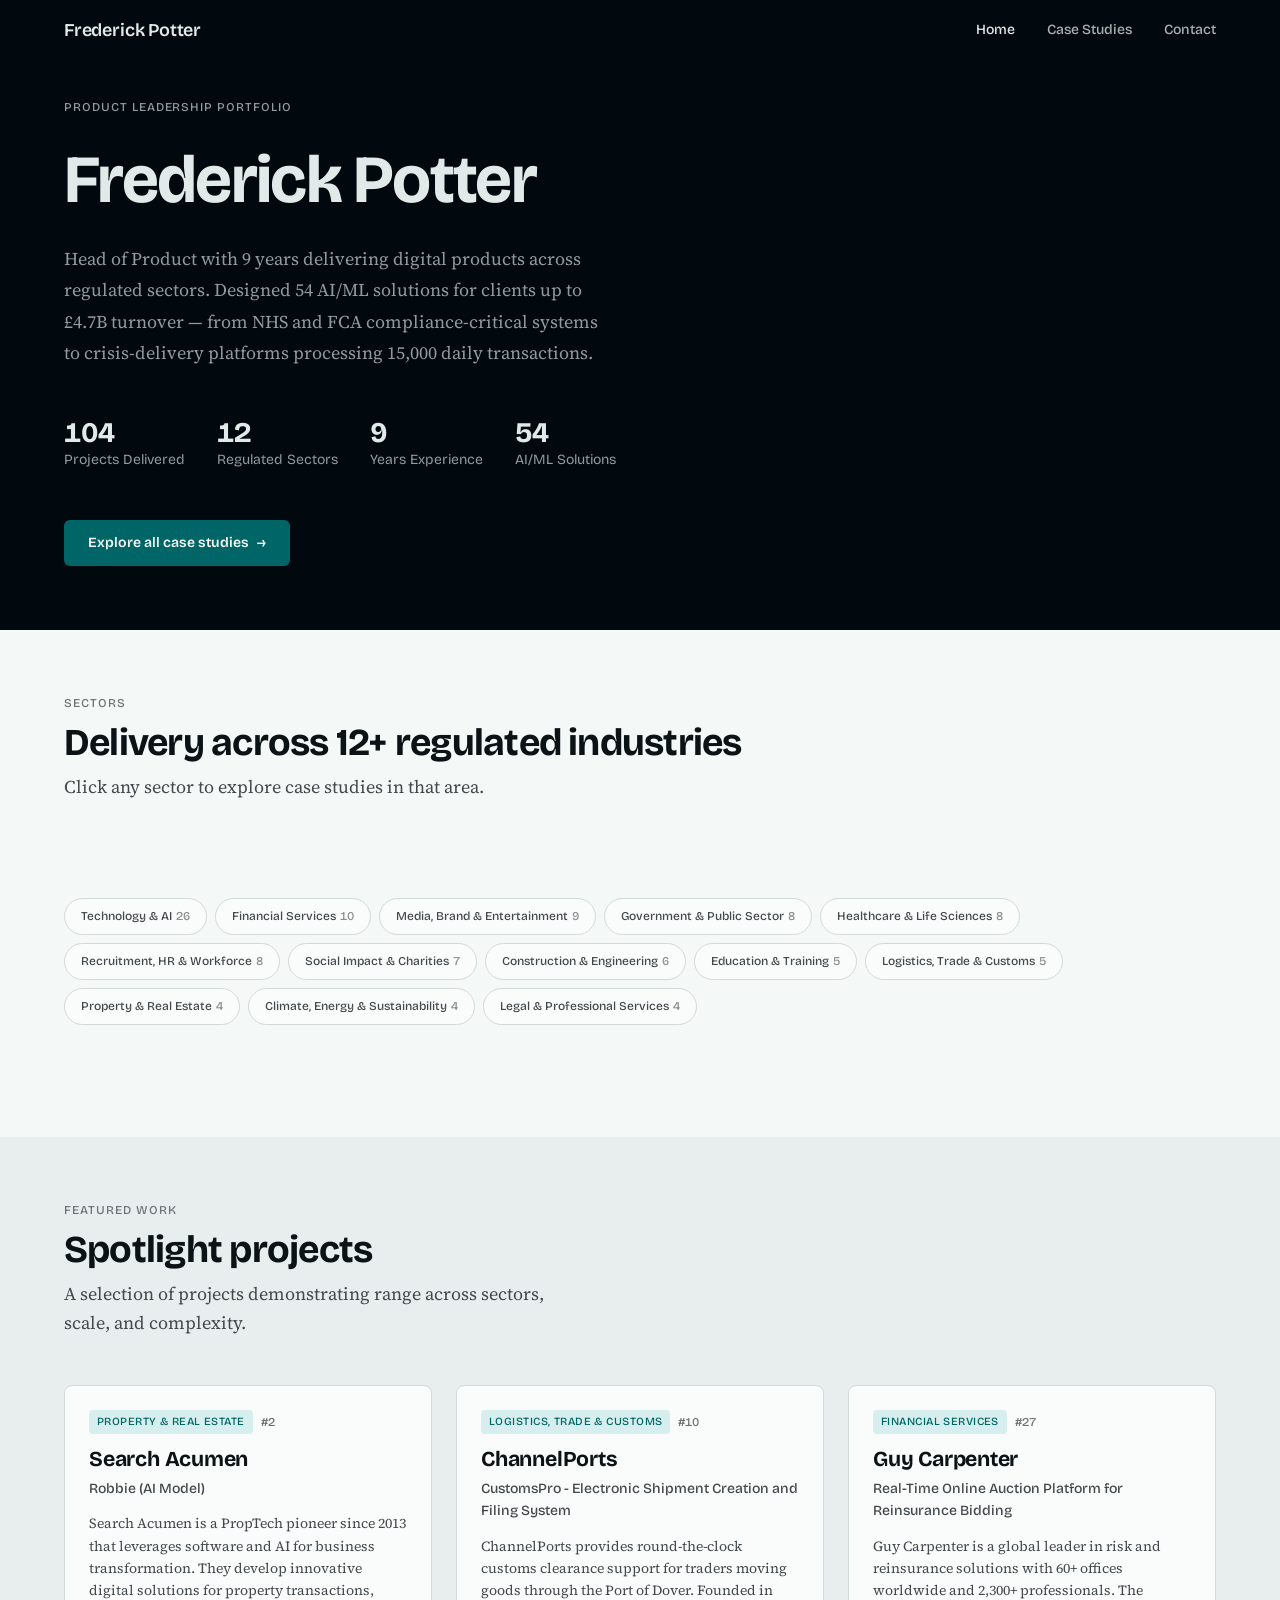
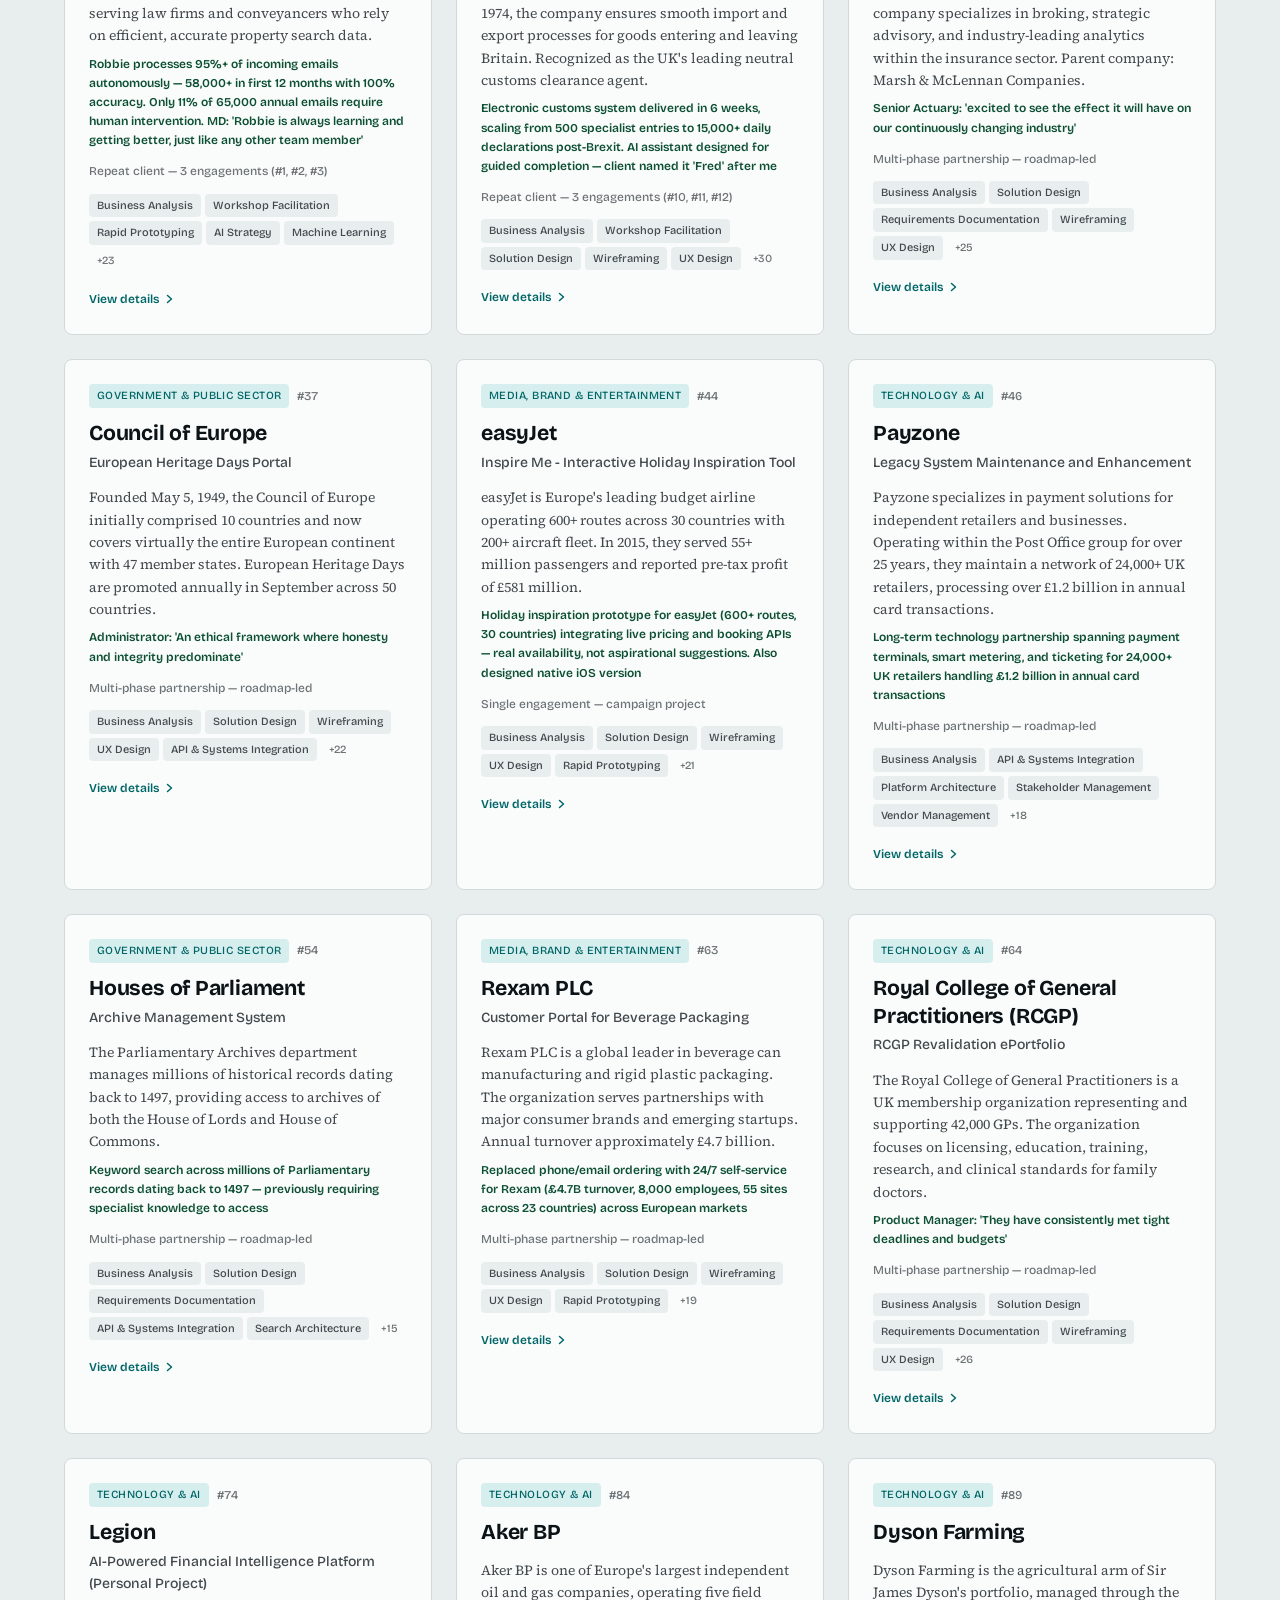
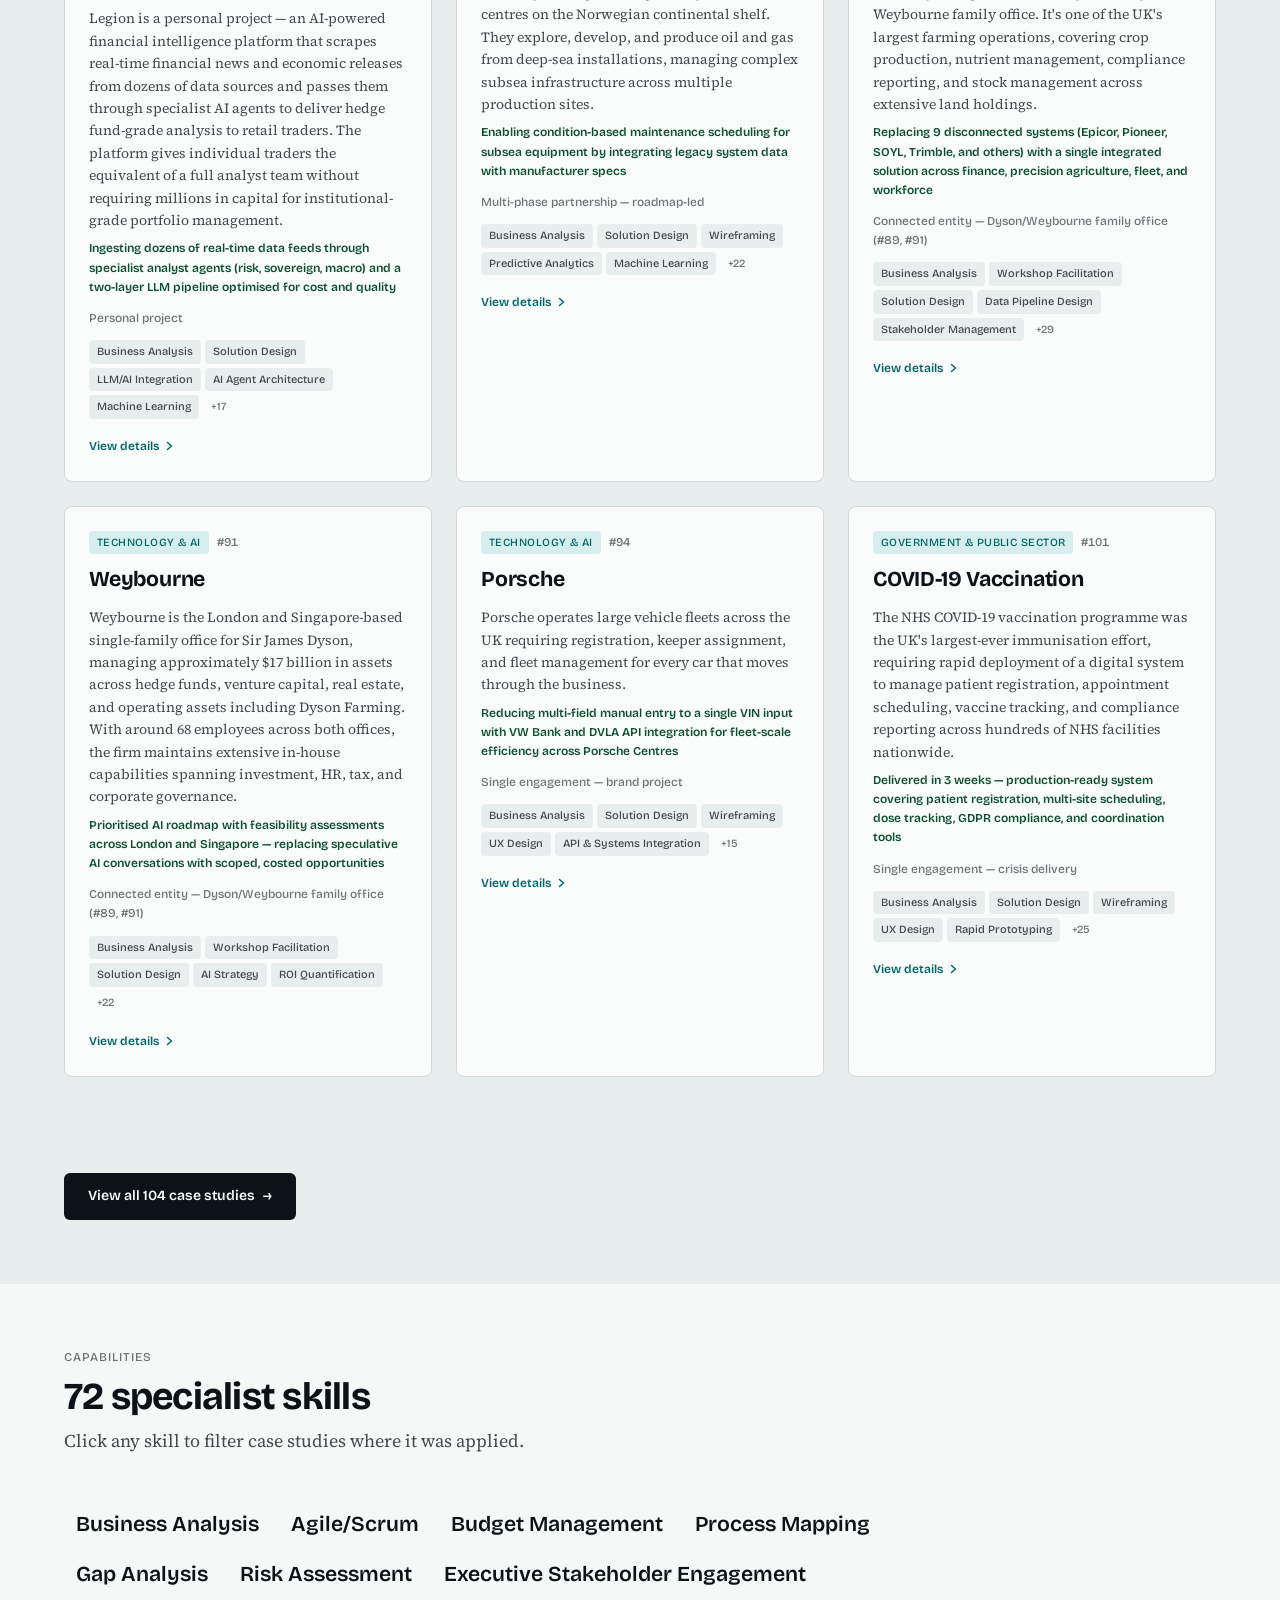
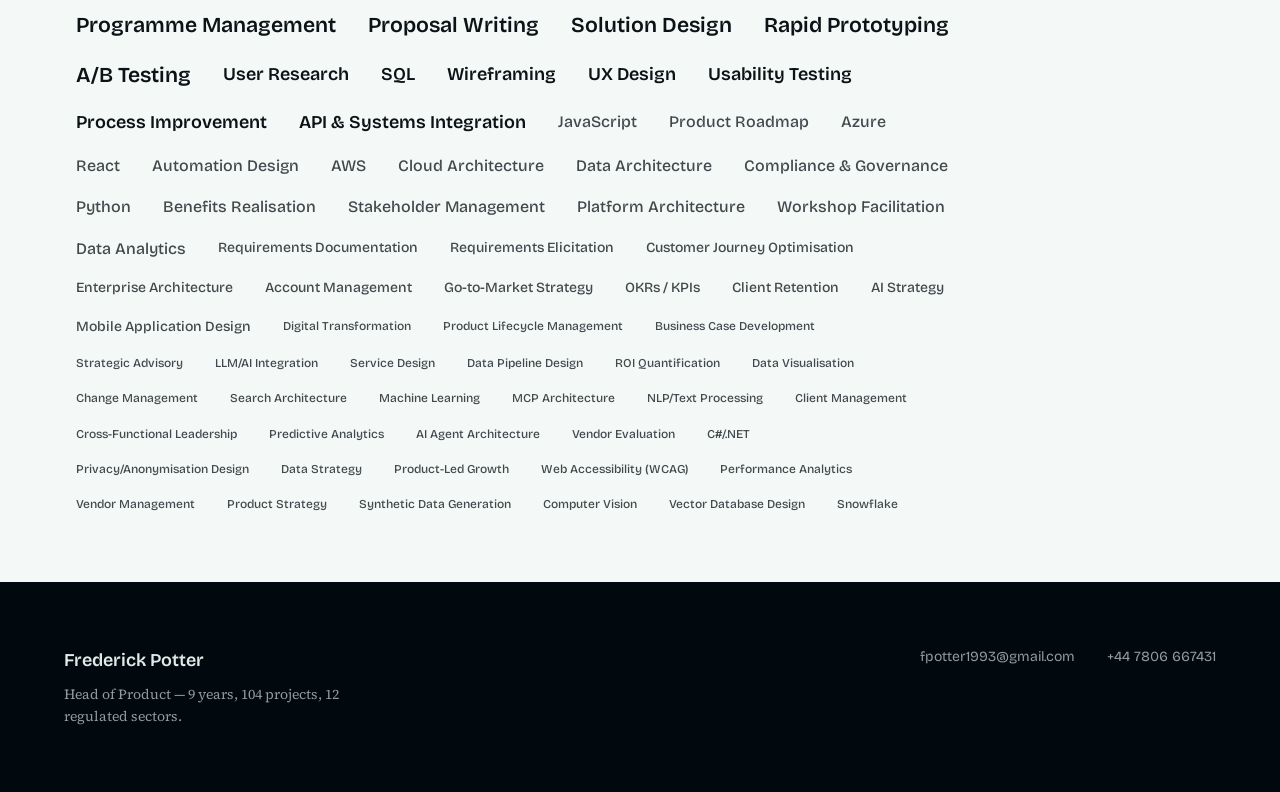
==== index.html @ 0fa798b8 "Initial commit — Frederick Potter portfolio site Static HTML/CSS/JS portfolio with 104 case studies," ====
<!DOCTYPE html>
<html lang="en">
<head>
  <meta charset="UTF-8">
  <meta name="viewport" content="width=device-width, initial-scale=1, viewport-fit=cover">
  <title>Frederick Potter — Head of Product | 104 Projects, 12 Sectors, 9 Years</title>
  <meta name="description" content="Product leadership portfolio: 104 digital products, £20M+ delivered value, 54 AI/ML solutions across 12 regulated sectors including FCA, NHS, and EU frameworks.">
  <meta property="og:title" content="Frederick Potter — Head of Product Portfolio">
  <meta property="og:description" content="104 projects. 12 sectors. 9 years. Explore the full case study library.">
  <link rel="stylesheet" href="css/styles.css">
</head>
<body>
  <!-- Navigation -->
  <nav class="nav" role="navigation" aria-label="Main navigation">
    <div class="nav__inner">
      <a href="index.html" class="nav__name">Frederick Potter</a>
      <div class="nav__links">
        <a href="index.html" class="nav__link nav__link--active">Home</a>
        <a href="case-studies.html" class="nav__link">Case Studies</a>
        <a href="mailto:fpotter1993@gmail.com" class="nav__link">Contact</a>
      </div>
      <button class="nav__hamburger" aria-label="Toggle menu" aria-expanded="false">
        <div class="nav__hamburger-icon">
          <span></span><span></span><span></span>
        </div>
      </button>
    </div>
    <div class="nav__mobile-panel">
      <a href="index.html" class="nav__mobile-link">Home</a>
      <a href="case-studies.html" class="nav__mobile-link">Case Studies</a>
      <a href="mailto:fpotter1993@gmail.com" class="nav__mobile-link">Contact</a>
    </div>
  </nav>

  <!-- Hero -->
  <header class="hero">
    <div class="container">
      <div class="hero__content">
        <p class="hero__label hero-animate">Product Leadership Portfolio</p>
        <h1 class="hero__name hero-animate hero-animate--delay-1">Frederick Potter</h1>
        <p class="hero__summary hero-animate hero-animate--delay-2">Head of Product with 9 years delivering digital products across regulated sectors. Designed 54 AI/ML solutions for clients up to £4.7B turnover — from NHS and FCA compliance-critical systems to crisis-delivery platforms processing 15,000 daily transactions.</p>

        <div class="hero__stats hero-animate hero-animate--delay-3">
          <div class="hero__stat">
            <span class="hero__stat-number" data-count="104">0</span>
            <span class="hero__stat-label">Projects Delivered</span>
          </div>
          <div class="hero__stat">
            <span class="hero__stat-number" data-count="12">0</span>
            <span class="hero__stat-label">Regulated Sectors</span>
          </div>
          <div class="hero__stat">
            <span class="hero__stat-number" data-count="9">0</span>
            <span class="hero__stat-label">Years Experience</span>
          </div>
          <div class="hero__stat">
            <span class="hero__stat-number" data-count="54">0</span>
            <span class="hero__stat-label">AI/ML Solutions</span>
          </div>
        </div>

        <a href="case-studies.html" class="hero__cta hero-animate hero-animate--delay-4">
          <span>Explore all case studies</span>
          <span class="hero__cta-arrow" aria-hidden="true">&rarr;</span>
        </a>
      </div>
    </div>
  </header>

  <!-- Sector Bar -->
  <section class="section" aria-label="Sectors">
    <div class="container">
      <div class="section__header">
        <p class="section__label">Sectors</p>
        <h2 class="section__title">Delivery across 12+ regulated industries</h2>
        <p class="section__subtitle">Click any sector to explore case studies in that area.</p>
      </div>
      <div class="sectors" id="sector-bar"></div>
    </div>
  </section>

  <!-- Spotlight Projects -->
  <section class="section section--alt" aria-label="Featured case studies">
    <div class="container">
      <div class="section__header">
        <p class="section__label">Featured Work</p>
        <h2 class="section__title">Spotlight projects</h2>
        <p class="section__subtitle">A selection of projects demonstrating range across sectors, scale, and complexity.</p>
      </div>
      <div class="card-grid" id="spotlight-grid"></div>
      <div style="margin-top: var(--space-2xl);">
        <a href="case-studies.html" class="hero__cta" style="background: var(--color-text); display: inline-flex;">
          <span>View all 104 case studies</span>
          <span class="hero__cta-arrow" aria-hidden="true">&rarr;</span>
        </a>
      </div>
    </div>
  </section>

  <!-- Skills Cloud -->
  <section class="section" aria-label="Skills">
    <div class="container">
      <div class="section__header">
        <p class="section__label">Capabilities</p>
        <h2 class="section__title">72 specialist skills</h2>
        <p class="section__subtitle">Click any skill to filter case studies where it was applied.</p>
      </div>
      <div class="skills-cloud" id="skills-cloud"></div>
    </div>
  </section>

  <!-- Footer -->
  <footer class="footer">
    <div class="container">
      <div class="footer__inner">
        <div>
          <div class="footer__name">Frederick Potter</div>
          <p class="footer__text">Head of Product — 9 years, 104 projects, 12 regulated sectors.</p>
        </div>
        <div class="footer__links">
          <a href="mailto:fpotter1993@gmail.com" class="footer__link">fpotter1993@gmail.com</a>
          <a href="tel:+447806667431" class="footer__link">+44 7806 667431</a>
        </div>
      </div>
    </div>
  </footer>

  <script type="module" src="js/home.js"></script>
</body>
</html>
---- css/styles.css ----
/* ═══════════════════════════════════════════════
   Frederick Potter — Portfolio
   Design tokens, components, layout, animation
   ═══════════════════════════════════════════════ */

/* ── Google Fonts ──────────────────────────────── */
@import url('https://fonts.googleapis.com/css2?family=Bricolage+Grotesque:opsz,wght@12..96,400;12..96,500;12..96,600;12..96,700&family=Source+Serif+4:ital,opsz,wght@0,8..60,400;0,8..60,500;0,8..60,600;1,8..60,400&display=swap');

/* ── Design Tokens ─────────────────────────────── */
:root {
  /* Brand hue: 195 (deep petrol teal) — all neutrals tinted toward this */
  --hue-brand: 195;
  --hue-neutral: 230;

  /* Surfaces */
  --color-hero-bg: oklch(13% 0.02 230);
  --color-hero-text: oklch(93% 0.008 195);
  --color-hero-muted: oklch(68% 0.01 210);
  --color-surface: oklch(97.5% 0.004 195);
  --color-surface-alt: oklch(94.5% 0.006 195);
  --color-card: oklch(99% 0.002 195);
  --color-card-hover: oklch(99.5% 0.003 195);

  /* Text */
  --color-text: oklch(18% 0.012 230);
  --color-text-secondary: oklch(40% 0.01 230);
  --color-text-tertiary: oklch(55% 0.008 230);

  /* Accent — deep petrol teal */
  --color-accent: oklch(45% 0.1 195);
  --color-accent-hover: oklch(40% 0.11 195);
  --color-accent-light: oklch(93% 0.025 195);
  --color-accent-text: oklch(98% 0.005 195);

  /* Borders */
  --color-border: oklch(88% 0.008 195);
  --color-border-strong: oklch(78% 0.01 195);

  /* Semantic */
  --color-metric: oklch(38% 0.08 160);
  --color-quote: oklch(35% 0.015 230);

  /* Spacing — 4pt system */
  --space-xs: 4px;
  --space-sm: 8px;
  --space-md: 12px;
  --space-base: 16px;
  --space-lg: 24px;
  --space-xl: 32px;
  --space-2xl: 48px;
  --space-3xl: 64px;
  --space-4xl: 96px;

  /* Typography */
  --font-display: 'Bricolage Grotesque', system-ui, sans-serif;
  --font-body: 'Source Serif 4', Georgia, 'Times New Roman', serif;
  --font-mono: 'SF Mono', 'Cascadia Code', 'Fira Code', monospace;

  /* Type scale — fixed rem, 1.333 ratio (perfect fourth) */
  --text-xs: 0.75rem;
  --text-sm: 0.875rem;
  --text-base: 1rem;
  --text-lg: 1.125rem;
  --text-xl: 1.333rem;
  --text-2xl: 1.777rem;
  --text-3xl: clamp(2rem, 1.5rem + 1.5vw, 2.369rem);
  --text-4xl: clamp(2.4rem, 1.8rem + 2vw, 3.157rem);
  --text-5xl: clamp(3rem, 2rem + 3vw, 4.209rem);

  /* Line heights */
  --leading-tight: 1.15;
  --leading-snug: 1.3;
  --leading-normal: 1.6;
  --leading-relaxed: 1.75;

  /* Radii */
  --radius-sm: 4px;
  --radius-md: 6px;
  --radius-lg: 8px;

  /* Shadows — subtle, barely perceptible */
  --shadow-sm: 0 1px 2px oklch(18% 0.01 230 / 0.05);
  --shadow-md: 0 2px 8px oklch(18% 0.01 230 / 0.06), 0 1px 2px oklch(18% 0.01 230 / 0.04);
  --shadow-lg: 0 4px 16px oklch(18% 0.01 230 / 0.07), 0 2px 4px oklch(18% 0.01 230 / 0.04);

  /* Motion — expo ease-out for entrances */
  --ease-out-quart: cubic-bezier(0.25, 1, 0.5, 1);
  --ease-out-expo: cubic-bezier(0.16, 1, 0.3, 1);
  --ease-in-out: cubic-bezier(0.65, 0, 0.35, 1);
  --duration-fast: 150ms;
  --duration-normal: 300ms;
  --duration-slow: 500ms;

  /* Layout */
  --max-width: 1200px;
  --max-width-narrow: 860px;
}

/* ── Reset ─────────────────────────────────────── */
*, *::before, *::after {
  box-sizing: border-box;
  margin: 0;
  padding: 0;
}

html {
  font-kerning: normal;
  -webkit-font-smoothing: antialiased;
  -moz-osx-font-smoothing: grayscale;
  text-rendering: optimizeLegibility;
  scroll-behavior: smooth;
}

body {
  font-family: var(--font-body);
  font-size: var(--text-base);
  line-height: var(--leading-normal);
  color: var(--color-text);
  background: var(--color-surface);
}

img, svg { display: block; max-width: 100%; }

a {
  color: var(--color-accent);
  text-decoration: none;
  transition: color var(--duration-fast) var(--ease-out-quart);
}

a:hover { color: var(--color-accent-hover); }

button {
  font-family: inherit;
  font-size: inherit;
  cursor: pointer;
  border: none;
  background: none;
  color: inherit;
}

button:focus-visible,
a:focus-visible {
  outline: 2px solid var(--color-accent);
  outline-offset: 2px;
}

ul, ol { list-style: none; }

/* ── Utility ───────────────────────────────────── */
.container {
  width: 100%;
  max-width: var(--max-width);
  margin-inline: auto;
  padding-inline: var(--space-lg);
}

.container--narrow {
  max-width: var(--max-width-narrow);
}

.sr-only {
  position: absolute;
  width: 1px;
  height: 1px;
  padding: 0;
  margin: -1px;
  overflow: hidden;
  clip: rect(0, 0, 0, 0);
  white-space: nowrap;
  border: 0;
}

/* ── Navigation ────────────────────────────────── */
.nav {
  position: fixed;
  top: 0;
  left: 0;
  right: 0;
  z-index: 100;
  padding: var(--space-base) 0;
  transition: background var(--duration-normal) var(--ease-out-quart),
              box-shadow var(--duration-normal) var(--ease-out-quart);
}

.nav--scrolled {
  background: oklch(99% 0.002 195 / 0.92);
  backdrop-filter: blur(12px);
  box-shadow: 0 1px 0 var(--color-border);
}

.nav--dark {
  color: var(--color-hero-text);
}

.nav--dark.nav--scrolled {
  color: var(--color-text);
}

.nav__inner {
  display: flex;
  align-items: center;
  justify-content: space-between;
  max-width: var(--max-width);
  margin-inline: auto;
  padding-inline: var(--space-lg);
}

.nav__name {
  font-family: var(--font-display);
  font-size: var(--text-lg);
  font-weight: 600;
  letter-spacing: -0.01em;
  color: inherit;
  text-decoration: none;
}

.nav__links {
  display: flex;
  gap: var(--space-xl);
  align-items: center;
}

.nav__link {
  font-family: var(--font-display);
  font-size: var(--text-sm);
  font-weight: 500;
  color: inherit;
  text-decoration: none;
  opacity: 0.75;
  transition: opacity var(--duration-fast) var(--ease-out-quart);
}

.nav__link:hover,
.nav__link--active {
  opacity: 1;
}

.nav__hamburger {
  display: none;
  width: 44px;
  height: 44px;
  align-items: center;
  justify-content: center;
}

.nav__hamburger-icon {
  display: flex;
  flex-direction: column;
  gap: 5px;
  width: 20px;
}

.nav__hamburger-icon span {
  display: block;
  height: 1.5px;
  background: currentColor;
  border-radius: 1px;
  transition: transform var(--duration-normal) var(--ease-out-quart),
              opacity var(--duration-fast);
}

.nav--open .nav__hamburger-icon span:nth-child(1) {
  transform: translateY(6.5px) rotate(45deg);
}
.nav--open .nav__hamburger-icon span:nth-child(2) {
  opacity: 0;
}
.nav--open .nav__hamburger-icon span:nth-child(3) {
  transform: translateY(-6.5px) rotate(-45deg);
}

/* Mobile nav */
.nav__mobile-panel {
  display: none;
  position: fixed;
  top: 0;
  left: 0;
  right: 0;
  bottom: 0;
  background: oklch(99% 0.002 195 / 0.97);
  backdrop-filter: blur(20px);
  z-index: 99;
  padding: 80px var(--space-lg) var(--space-2xl);
  flex-direction: column;
  gap: var(--space-xl);
}

.nav--open .nav__mobile-panel {
  display: flex;
}

.nav__mobile-link {
  font-family: var(--font-display);
  font-size: var(--text-2xl);
  font-weight: 600;
  color: var(--color-text);
  text-decoration: none;
}

/* ── Hero Section (Landing) ────────────────────── */
.hero {
  background: var(--color-hero-bg);
  color: var(--color-hero-text);
  padding: var(--space-4xl) 0 var(--space-3xl);
  min-height: 70vh;
  display: flex;
  align-items: flex-end;
}

.hero__content {
  max-width: 720px;
}

.hero__label {
  font-family: var(--font-display);
  font-size: var(--text-xs);
  font-weight: 500;
  letter-spacing: 0.08em;
  text-transform: uppercase;
  color: var(--color-hero-muted);
  margin-bottom: var(--space-lg);
}

.hero__name {
  font-family: var(--font-display);
  font-size: var(--text-5xl);
  font-weight: 700;
  line-height: var(--leading-tight);
  letter-spacing: -0.025em;
  margin-bottom: var(--space-lg);
}

.hero__summary {
  font-size: var(--text-lg);
  line-height: var(--leading-relaxed);
  color: var(--color-hero-muted);
  max-width: 60ch;
  margin-bottom: var(--space-2xl);
}

.hero__stats {
  display: flex;
  gap: var(--space-xl);
  flex-wrap: wrap;
  font-family: var(--font-display);
  font-size: var(--text-sm);
  color: var(--color-hero-muted);
}

.hero__stat-number {
  font-size: var(--text-2xl);
  font-weight: 700;
  color: var(--color-hero-text);
  font-variant-numeric: tabular-nums;
  display: block;
  line-height: var(--leading-tight);
}

.hero__stat-label {
  margin-top: var(--space-xs);
}

.hero__cta {
  display: inline-flex;
  align-items: center;
  gap: var(--space-sm);
  margin-top: var(--space-2xl);
  padding: var(--space-md) var(--space-lg);
  font-family: var(--font-display);
  font-size: var(--text-sm);
  font-weight: 600;
  color: var(--color-accent-text);
  background: var(--color-accent);
  border-radius: var(--radius-md);
  text-decoration: none;
  transition: background var(--duration-fast) var(--ease-out-quart),
              transform var(--duration-fast) var(--ease-out-quart);
}

.hero__cta:hover {
  background: var(--color-accent-hover);
  color: var(--color-accent-text);
  transform: translateY(-1px);
}

.hero__cta-arrow {
  transition: transform var(--duration-fast) var(--ease-out-quart);
}

.hero__cta:hover .hero__cta-arrow {
  transform: translateX(3px);
}

.hero__cta:active {
  transform: translateY(0px) scale(0.98);
  transition-duration: 80ms;
}

/* ── Section Headers ───────────────────────────── */
.section {
  padding: var(--space-3xl) 0;
}

.section--alt {
  background: var(--color-surface-alt);
}

.section__header {
  margin-bottom: var(--space-2xl);
}

.section__label {
  font-family: var(--font-display);
  font-size: var(--text-xs);
  font-weight: 500;
  letter-spacing: 0.08em;
  text-transform: uppercase;
  color: var(--color-text-tertiary);
  margin-bottom: var(--space-sm);
}

.section__title {
  font-family: var(--font-display);
  font-size: var(--text-3xl);
  font-weight: 700;
  line-height: var(--leading-tight);
  letter-spacing: -0.02em;
  color: var(--color-text);
}

.section__subtitle {
  font-size: var(--text-lg);
  color: var(--color-text-secondary);
  margin-top: var(--space-sm);
  max-width: 55ch;
}

/* ── Sector Bar ────────────────────────────────── */
.sectors {
  display: flex;
  gap: var(--space-sm);
  flex-wrap: wrap;
  padding: var(--space-2xl) 0;
}

.sector-pill {
  display: inline-flex;
  align-items: center;
  gap: var(--space-xs);
  padding: var(--space-sm) var(--space-base);
  font-family: var(--font-display);
  font-size: var(--text-xs);
  font-weight: 500;
  color: var(--color-text-secondary);
  background: var(--color-card);
  border: 1px solid var(--color-border);
  border-radius: 100px;
  text-decoration: none;
  white-space: nowrap;
  transition: all var(--duration-fast) var(--ease-out-quart);
}

.sector-pill:hover {
  color: var(--color-accent);
  border-color: var(--color-accent);
  background: var(--color-accent-light);
}

.sector-pill--active {
  color: var(--color-accent-text);
  background: var(--color-accent);
  border-color: var(--color-accent);
}

.sector-pill--active:hover {
  color: var(--color-accent-text);
  background: var(--color-accent-hover);
}

.sector-pill:active {
  transform: scale(0.96);
}

.sector-pill__count {
  font-variant-numeric: tabular-nums;
  opacity: 0.6;
}

/* ── Case Study Cards ──────────────────────────── */
.card-grid {
  display: grid;
  grid-template-columns: repeat(auto-fill, minmax(340px, 1fr));
  gap: var(--space-lg);
}

.card {
  background: var(--color-card);
  border: 1px solid var(--color-border);
  border-radius: var(--radius-lg);
  overflow: hidden;
  transition: transform var(--duration-fast) var(--ease-out-quart),
              box-shadow var(--duration-fast) var(--ease-out-quart);
}

@media (hover: hover) {
  .card:hover {
    transform: translateY(-3px);
    box-shadow: var(--shadow-lg);
    border-color: var(--color-border-strong);
  }
}

.card:active {
  transform: translateY(-1px);
  transition-duration: 80ms;
}

.card__header {
  padding: var(--space-lg);
  cursor: pointer;
}

.card__meta {
  display: flex;
  align-items: center;
  gap: var(--space-sm);
  margin-bottom: var(--space-md);
}

.card__sector-tag {
  font-family: var(--font-display);
  font-size: 0.6875rem;
  font-weight: 500;
  letter-spacing: 0.04em;
  text-transform: uppercase;
  color: var(--color-accent);
  background: var(--color-accent-light);
  padding: 3px var(--space-sm);
  border-radius: var(--radius-sm);
}

.card__number {
  font-family: var(--font-display);
  font-size: var(--text-xs);
  font-weight: 500;
  color: var(--color-text-tertiary);
  font-variant-numeric: tabular-nums;
}

.card__client {
  font-family: var(--font-display);
  font-size: var(--text-xl);
  font-weight: 700;
  line-height: var(--leading-snug);
  letter-spacing: -0.01em;
  color: var(--color-text);
}

.card__project {
  font-family: var(--font-display);
  font-size: var(--text-sm);
  font-weight: 500;
  color: var(--color-text-secondary);
  margin-top: var(--space-xs);
}

.card__about {
  margin-top: var(--space-md);
  font-size: var(--text-sm);
  line-height: var(--leading-normal);
  color: var(--color-text-secondary);
}

.card__outcome {
  margin-top: var(--space-sm);
  font-family: var(--font-display);
  font-size: var(--text-xs);
  font-weight: 600;
  line-height: var(--leading-normal);
  color: var(--color-metric);
}

.card__preview-skills {
  display: flex;
  flex-wrap: wrap;
  gap: var(--space-xs);
  margin-top: var(--space-md);
}

.card__skill-more {
  font-family: var(--font-display);
  font-size: 0.6875rem;
  font-weight: 500;
  color: var(--color-text-tertiary);
  padding: 3px var(--space-sm);
}

.card__relationship {
  margin-top: var(--space-md);
  font-family: var(--font-display);
  font-size: var(--text-xs);
  font-weight: 500;
  color: var(--color-text-tertiary);
}

.card__toggle {
  display: flex;
  align-items: center;
  gap: var(--space-xs);
  margin-top: var(--space-base);
  font-family: var(--font-display);
  font-size: var(--text-xs);
  font-weight: 600;
  color: var(--color-accent);
  padding: var(--space-xs) 0;
  transition: gap var(--duration-fast) var(--ease-out-quart);
}

.card__toggle:hover {
  gap: var(--space-sm);
}

.card__toggle-icon {
  display: inline-flex;
  transition: transform var(--duration-fast) var(--ease-out-quart);
}

.card__toggle:hover .card__toggle-icon {
  transform: translateX(2px);
}

/* Card details — hidden, rendered inside detail panel instead */
.card__details {
  display: none;
}

/* ── Detail Panel (slide-in overlay) ──────────── */
.detail-panel-backdrop {
  position: fixed;
  inset: 0;
  background: oklch(13% 0.02 230 / 0);
  z-index: 200;
  opacity: 0;
  pointer-events: none;
  transition: opacity var(--duration-normal) var(--ease-out-quart),
              background var(--duration-slow) var(--ease-out-quart);
}

.detail-panel-backdrop--open {
  opacity: 1;
  pointer-events: auto;
  background: oklch(13% 0.02 230 / 0.45);
}

.detail-panel {
  position: fixed;
  top: 0;
  right: 0;
  width: min(640px, 92vw);
  height: 100vh;
  height: 100dvh;
  background: var(--color-card);
  z-index: 201;
  transform: translateX(100%);
  transition: transform var(--duration-slow) var(--ease-out-expo);
  overflow-y: auto;
  overscroll-behavior: contain;
  box-shadow: -8px 0 32px oklch(0% 0 0 / 0.12);
}

.detail-panel--open {
  transform: translateX(0);
}

.detail-panel__header {
  position: sticky;
  top: 0;
  z-index: 2;
  display: flex;
  align-items: center;
  justify-content: space-between;
  padding: var(--space-base) var(--space-lg);
  background: oklch(99% 0.002 195 / 0.92);
  backdrop-filter: blur(12px);
  border-bottom: 1px solid var(--color-border);
}

.detail-panel__close {
  display: flex;
  align-items: center;
  gap: var(--space-xs);
  font-family: var(--font-display);
  font-size: var(--text-xs);
  font-weight: 600;
  color: var(--color-text-secondary);
  padding: var(--space-xs) var(--space-sm);
  border-radius: var(--radius-sm);
  transition: color var(--duration-fast) var(--ease-out-quart),
              background var(--duration-fast) var(--ease-out-quart);
}

.detail-panel__close:hover {
  color: var(--color-text);
  background: var(--color-surface-alt);
}

.detail-panel__nav {
  display: flex;
  gap: var(--space-xs);
}

.detail-panel__nav-btn {
  display: flex;
  align-items: center;
  justify-content: center;
  width: 32px;
  height: 32px;
  border-radius: var(--radius-sm);
  color: var(--color-text-secondary);
  transition: color var(--duration-fast) var(--ease-out-quart),
              background var(--duration-fast) var(--ease-out-quart);
}

.detail-panel__nav-btn:hover:not(:disabled) {
  color: var(--color-text);
  background: var(--color-surface-alt);
}

.detail-panel__nav-btn:disabled {
  opacity: 0.3;
  cursor: not-allowed;
}

.detail-panel__body {
  padding: var(--space-xl) var(--space-lg) var(--space-3xl);
  transition: opacity 150ms var(--ease-out-quart);
}

.detail-panel__meta {
  display: flex;
  align-items: center;
  gap: var(--space-sm);
  margin-bottom: var(--space-md);
}

.detail-panel__client {
  font-family: var(--font-display);
  font-size: var(--text-2xl);
  font-weight: 700;
  line-height: var(--leading-snug);
  letter-spacing: -0.01em;
  color: var(--color-text);
}

.detail-panel__project {
  font-family: var(--font-display);
  font-size: var(--text-base);
  font-weight: 500;
  color: var(--color-text-secondary);
  margin-top: var(--space-xs);
}

.detail-panel__relationship {
  font-family: var(--font-display);
  font-size: var(--text-xs);
  font-weight: 500;
  color: var(--color-text-tertiary);
  margin-top: var(--space-md);
}

.detail-panel__section {
  margin-top: var(--space-xl);
}

.detail-panel__section-label {
  font-family: var(--font-display);
  font-size: var(--text-xs);
  font-weight: 600;
  letter-spacing: 0.06em;
  text-transform: uppercase;
  color: var(--color-text-tertiary);
  margin-bottom: var(--space-sm);
}

.detail-panel__section-text {
  font-size: var(--text-sm);
  line-height: var(--leading-relaxed);
  color: var(--color-text-secondary);
  max-width: 70ch;
}

.detail-panel__section-text p {
  margin-bottom: var(--space-md);
}

.detail-panel__section-text p:last-child {
  margin-bottom: 0;
}

.detail-panel__outcome {
  font-family: var(--font-display);
  font-size: var(--text-base);
  font-weight: 600;
  line-height: var(--leading-snug);
  color: var(--color-metric);
}

.detail-panel__skills {
  display: flex;
  flex-wrap: wrap;
  gap: var(--space-xs);
}

.card__metric-highlight {
  font-family: var(--font-display);
  font-size: var(--text-base);
  font-weight: 600;
  line-height: var(--leading-snug);
  color: var(--color-metric);
}

.card__skills-list {
  display: flex;
  flex-wrap: wrap;
  gap: var(--space-xs);
}

.card__skill-tag {
  font-family: var(--font-display);
  font-size: 0.6875rem;
  font-weight: 500;
  color: var(--color-text-secondary);
  background: var(--color-surface-alt);
  padding: 3px var(--space-sm);
  border-radius: var(--radius-sm);
  text-decoration: none;
  transition: all var(--duration-fast) var(--ease-out-quart);
}

.card__skill-tag:hover {
  color: var(--color-accent);
  background: var(--color-accent-light);
}

/* ── Skills Cloud ──────────────────────────────── */
.skills-cloud {
  display: flex;
  flex-wrap: wrap;
  gap: var(--space-sm);
  align-items: center;
  justify-content: flex-start;
  max-width: 900px;
}

.skills-cloud__item {
  font-family: var(--font-display);
  font-weight: 500;
  color: var(--color-text-secondary);
  text-decoration: none;
  padding: var(--space-xs) var(--space-md);
  border-radius: var(--radius-sm);
  white-space: nowrap;
  transition: all var(--duration-fast) var(--ease-out-quart);
}

.skills-cloud__item:hover {
  color: var(--color-accent);
  background: var(--color-accent-light);
}

.skills-cloud__item--xl { font-size: var(--text-xl); font-weight: 600; color: var(--color-text); }
.skills-cloud__item--lg { font-size: var(--text-lg); font-weight: 600; color: var(--color-text); }
.skills-cloud__item--md { font-size: var(--text-base); }
.skills-cloud__item--sm { font-size: var(--text-sm); }
.skills-cloud__item--xs { font-size: var(--text-xs); }

/* ── Filter Bar (Case Studies Page) ────────────── */
.filter-bar {
  position: sticky;
  top: 53px;
  z-index: 50;
  background: oklch(97.5% 0.004 195 / 0.92);
  backdrop-filter: blur(12px);
  padding: var(--space-base) 0;
  border-bottom: 1px solid var(--color-border);
}

.filter-bar__inner {
  display: flex;
  flex-direction: column;
  gap: var(--space-md);
}

.filter-bar__row {
  display: flex;
  gap: var(--space-md);
  align-items: center;
  flex-wrap: wrap;
}

.filter-bar__search {
  flex: 1;
  min-width: 200px;
  max-width: 380px;
  position: relative;
}

.filter-bar__search-icon {
  position: absolute;
  left: var(--space-md);
  top: 50%;
  transform: translateY(-50%);
  color: var(--color-text-tertiary);
  pointer-events: none;
}

.filter-bar__search-input {
  width: 100%;
  padding: var(--space-sm) var(--space-base) var(--space-sm) 36px;
  font-family: var(--font-display);
  font-size: var(--text-sm);
  color: var(--color-text);
  background: var(--color-card);
  border: 1px solid var(--color-border);
  border-radius: var(--radius-md);
  outline: none;
  transition: border-color var(--duration-fast) var(--ease-out-quart);
}

.filter-bar__search-input::placeholder {
  color: var(--color-text-tertiary);
}

.filter-bar__search-input:focus {
  border-color: var(--color-accent);
  box-shadow: 0 0 0 3px oklch(45% 0.1 195 / 0.1);
}

/* Unified filter dropdowns */
.filter-dropdown {
  position: relative;
}

.filter-dropdown__trigger {
  display: inline-flex;
  align-items: center;
  gap: var(--space-xs);
  padding: var(--space-sm) var(--space-base);
  font-family: var(--font-display);
  font-size: var(--text-xs);
  font-weight: 500;
  color: var(--color-text-secondary);
  background: var(--color-card);
  border: 1px solid var(--color-border);
  border-radius: 100px;
  transition: all var(--duration-fast) var(--ease-out-quart);
  white-space: nowrap;
}

.filter-dropdown__trigger:hover {
  color: var(--color-accent);
  border-color: var(--color-accent);
  background: var(--color-accent-light);
}

.filter-dropdown__trigger--active {
  color: var(--color-accent);
  border-color: var(--color-accent);
}

.filter-dropdown__trigger:active {
  transform: scale(0.96);
}

.filter-dropdown__panel {
  position: absolute;
  top: calc(100% + 6px);
  left: 0;
  background: var(--color-card);
  border: 1px solid var(--color-border);
  border-radius: var(--radius-lg);
  box-shadow: var(--shadow-lg);
  min-width: 200px;
  display: none;
  flex-direction: column;
  z-index: 200;
  padding: var(--space-sm);
}

.filter-dropdown--open > .filter-dropdown__panel {
  display: flex;
}

.filter-dropdown__panel--sectors {
  max-height: 400px;
  overflow-y: auto;
}

.filter-dropdown__panel--skills {
  width: 300px;
  max-height: 360px;
  padding: 0;
}

.filter-dropdown__panel--skills .filter-dropdown__list {
  overflow-y: auto;
  padding: var(--space-sm);
  flex: 1;
}

.filter-dropdown__search {
  padding: var(--space-md);
  border-bottom: 1px solid var(--color-border);
}

.filter-dropdown__search-input {
  width: 100%;
  padding: var(--space-sm) var(--space-md);
  font-family: var(--font-display);
  font-size: var(--text-sm);
  color: var(--color-text);
  background: var(--color-surface);
  border: 1px solid var(--color-border);
  border-radius: var(--radius-sm);
  outline: none;
}

.filter-dropdown__search-input:focus {
  border-color: var(--color-accent);
}

/* Dropdown items (used by engagement, type, and skills) */
.filter-dropdown__item {
  display: flex;
  align-items: center;
  gap: var(--space-sm);
  padding: var(--space-sm) var(--space-md);
  font-family: var(--font-display);
  font-size: var(--text-sm);
  color: var(--color-text-secondary);
  border-radius: var(--radius-sm);
  cursor: pointer;
  transition: background var(--duration-fast) var(--ease-out-quart);
}

.filter-dropdown__item:hover {
  background: var(--color-surface-alt);
}

.filter-dropdown__item--selected {
  color: var(--color-accent);
  font-weight: 500;
}

.filter-dropdown__checkbox {
  width: 16px;
  height: 16px;
  border: 1.5px solid var(--color-border-strong);
  border-radius: 3px;
  display: flex;
  align-items: center;
  justify-content: center;
  flex-shrink: 0;
  transition: all var(--duration-fast) var(--ease-out-quart);
}

.filter-dropdown__item--selected .filter-dropdown__checkbox {
  background: var(--color-accent);
  border-color: var(--color-accent);
}

.filter-dropdown__count {
  margin-left: auto;
  font-size: var(--text-xs);
  color: var(--color-text-tertiary);
  font-variant-numeric: tabular-nums;
}

/* Active filters chips */
.active-filters {
  display: flex;
  gap: var(--space-sm);
  flex-wrap: wrap;
  align-items: center;
}

.active-filters:empty {
  display: none;
}

.active-filter-chip {
  display: inline-flex;
  align-items: center;
  gap: var(--space-xs);
  padding: 3px var(--space-sm) 3px var(--space-md);
  font-family: var(--font-display);
  font-size: var(--text-xs);
  font-weight: 500;
  color: var(--color-accent);
  background: var(--color-accent-light);
  border-radius: 100px;
}

.active-filter-chip__remove {
  display: inline-flex;
  align-items: center;
  justify-content: center;
  width: 18px;
  height: 18px;
  border-radius: 50%;
  color: var(--color-accent);
  font-size: 14px;
  line-height: 1;
  transition: background var(--duration-fast);
}

.active-filter-chip__remove:hover {
  background: oklch(45% 0.1 195 / 0.15);
}

.filter-bar__result-count {
  font-family: var(--font-display);
  font-size: var(--text-sm);
  color: var(--color-text-tertiary);
  font-variant-numeric: tabular-nums;
  white-space: nowrap;
}

.filter-bar__clear {
  font-family: var(--font-display);
  font-size: var(--text-xs);
  font-weight: 500;
  color: var(--color-text-tertiary);
  text-decoration: underline;
  text-underline-offset: 2px;
  transition: color var(--duration-fast);
}

.filter-bar__clear:hover {
  color: var(--color-accent);
}

/* ── Footer ────────────────────────────────────── */
.footer {
  padding: var(--space-3xl) 0;
  background: var(--color-hero-bg);
  color: var(--color-hero-muted);
}

.footer__inner {
  display: flex;
  justify-content: space-between;
  align-items: flex-start;
  flex-wrap: wrap;
  gap: var(--space-xl);
}

.footer__name {
  font-family: var(--font-display);
  font-size: var(--text-lg);
  font-weight: 600;
  color: var(--color-hero-text);
  margin-bottom: var(--space-sm);
}

.footer__text {
  font-size: var(--text-sm);
  max-width: 40ch;
}

.footer__links {
  display: flex;
  gap: var(--space-xl);
}

.footer__link {
  font-family: var(--font-display);
  font-size: var(--text-sm);
  color: var(--color-hero-muted);
  text-decoration: none;
  transition: color var(--duration-fast);
}

.footer__link:hover {
  color: var(--color-hero-text);
}

/* ── Case Studies Page Hero ────────────────────── */
.page-hero {
  background: var(--color-hero-bg);
  color: var(--color-hero-text);
  padding: var(--space-4xl) 0 var(--space-2xl);
}

.page-hero__title {
  font-family: var(--font-display);
  font-size: var(--text-4xl);
  font-weight: 700;
  line-height: var(--leading-tight);
  letter-spacing: -0.02em;
}

.page-hero__subtitle {
  font-size: var(--text-lg);
  color: var(--color-hero-muted);
  margin-top: var(--space-sm);
}

/* ── Scroll Animations ─────────────────────────── */
.animate-in {
  opacity: 0;
  transform: translateY(16px);
  transition: opacity var(--duration-slow) var(--ease-out-expo),
              transform var(--duration-slow) var(--ease-out-expo);
}

.animate-in--visible {
  opacity: 1;
  transform: translateY(0);
}

.animate-in--stagger {
  transition-delay: calc(var(--stagger, 0) * 50ms);
}

/* Hero entrance */
.hero-animate {
  opacity: 0;
  transform: translateY(20px);
}

.hero-animate--visible {
  opacity: 1;
  transform: translateY(0);
  transition: opacity 600ms var(--ease-out-expo),
              transform 600ms var(--ease-out-expo);
}

.hero-animate--delay-1 { transition-delay: 100ms; }
.hero-animate--delay-2 { transition-delay: 200ms; }
.hero-animate--delay-3 { transition-delay: 300ms; }
.hero-animate--delay-4 { transition-delay: 400ms; }

/* Card filter transition */
.card--hidden {
  display: none;
}

.card--fading {
  opacity: 0;
  transform: scale(0.97);
  transition: opacity 200ms var(--ease-out-quart),
              transform 200ms var(--ease-out-quart);
}

/* ── Empty state ───────────────────────────────── */
.empty-state {
  text-align: left;
  padding: var(--space-3xl) 0;
  max-width: 400px;
}

.empty-state__title {
  font-family: var(--font-display);
  font-size: var(--text-xl);
  font-weight: 600;
  color: var(--color-text);
  margin-bottom: var(--space-sm);
}

.empty-state__text {
  font-size: var(--text-sm);
  color: var(--color-text-secondary);
  margin-bottom: var(--space-base);
}

.empty-state__action {
  font-family: var(--font-display);
  font-size: var(--text-sm);
  font-weight: 600;
  color: var(--color-accent);
}

/* ── Reduced Motion ────────────────────────────── */
@media (prefers-reduced-motion: reduce) {
  *, *::before, *::after {
    animation-duration: 0.01ms !important;
    animation-iteration-count: 1 !important;
    transition-duration: 0.01ms !important;
  }

  html { scroll-behavior: auto; }

  .animate-in,
  .hero-animate {
    opacity: 1;
    transform: none;
  }
}

/* ── Responsive ────────────────────────────────── */
@media (max-width: 768px) {
  .nav__links { display: none; }
  .nav__hamburger { display: flex; }

  .hero {
    padding: var(--space-3xl) 0 var(--space-2xl);
    min-height: auto;
  }

  .hero__name { font-size: clamp(2rem, 6vw, 3rem); }
  .hero__stats { gap: var(--space-base); }

  .card-grid {
    grid-template-columns: 1fr;
  }

  .filter-bar {
    top: 53px;
  }

  .filter-bar__search {
    max-width: 100%;
    min-width: 100%;
  }

  .filter-dropdown__panel {
    position: fixed;
    left: var(--space-base);
    right: var(--space-base);
    top: auto;
    width: auto;
    max-height: 50vh;
  }

  .filter-dropdown__panel--skills {
    width: auto;
  }

  .section { padding: var(--space-2xl) 0; }
  .section__title { font-size: var(--text-2xl); }

  .detail-panel {
    width: 100vw;
  }

  .detail-panel__client {
    font-size: var(--text-xl);
  }

  .footer__inner {
    flex-direction: column;
  }
}

@media (min-width: 769px) and (max-width: 1024px) {
  .card-grid {
    grid-template-columns: repeat(2, 1fr);
  }
}

/* ── Print ─────────────────────────────────────── */
@media print {
  .nav, .filter-bar, .hero__cta, .card__toggle,
  .skills-cloud, .sectors, .footer, .detail-panel-backdrop, .detail-panel { display: none; }

  .card__details { display: block; }
  .card { break-inside: avoid; page-break-inside: avoid; }
  .hero { background: none; color: var(--color-text); min-height: auto; padding: 2rem 0; }
}
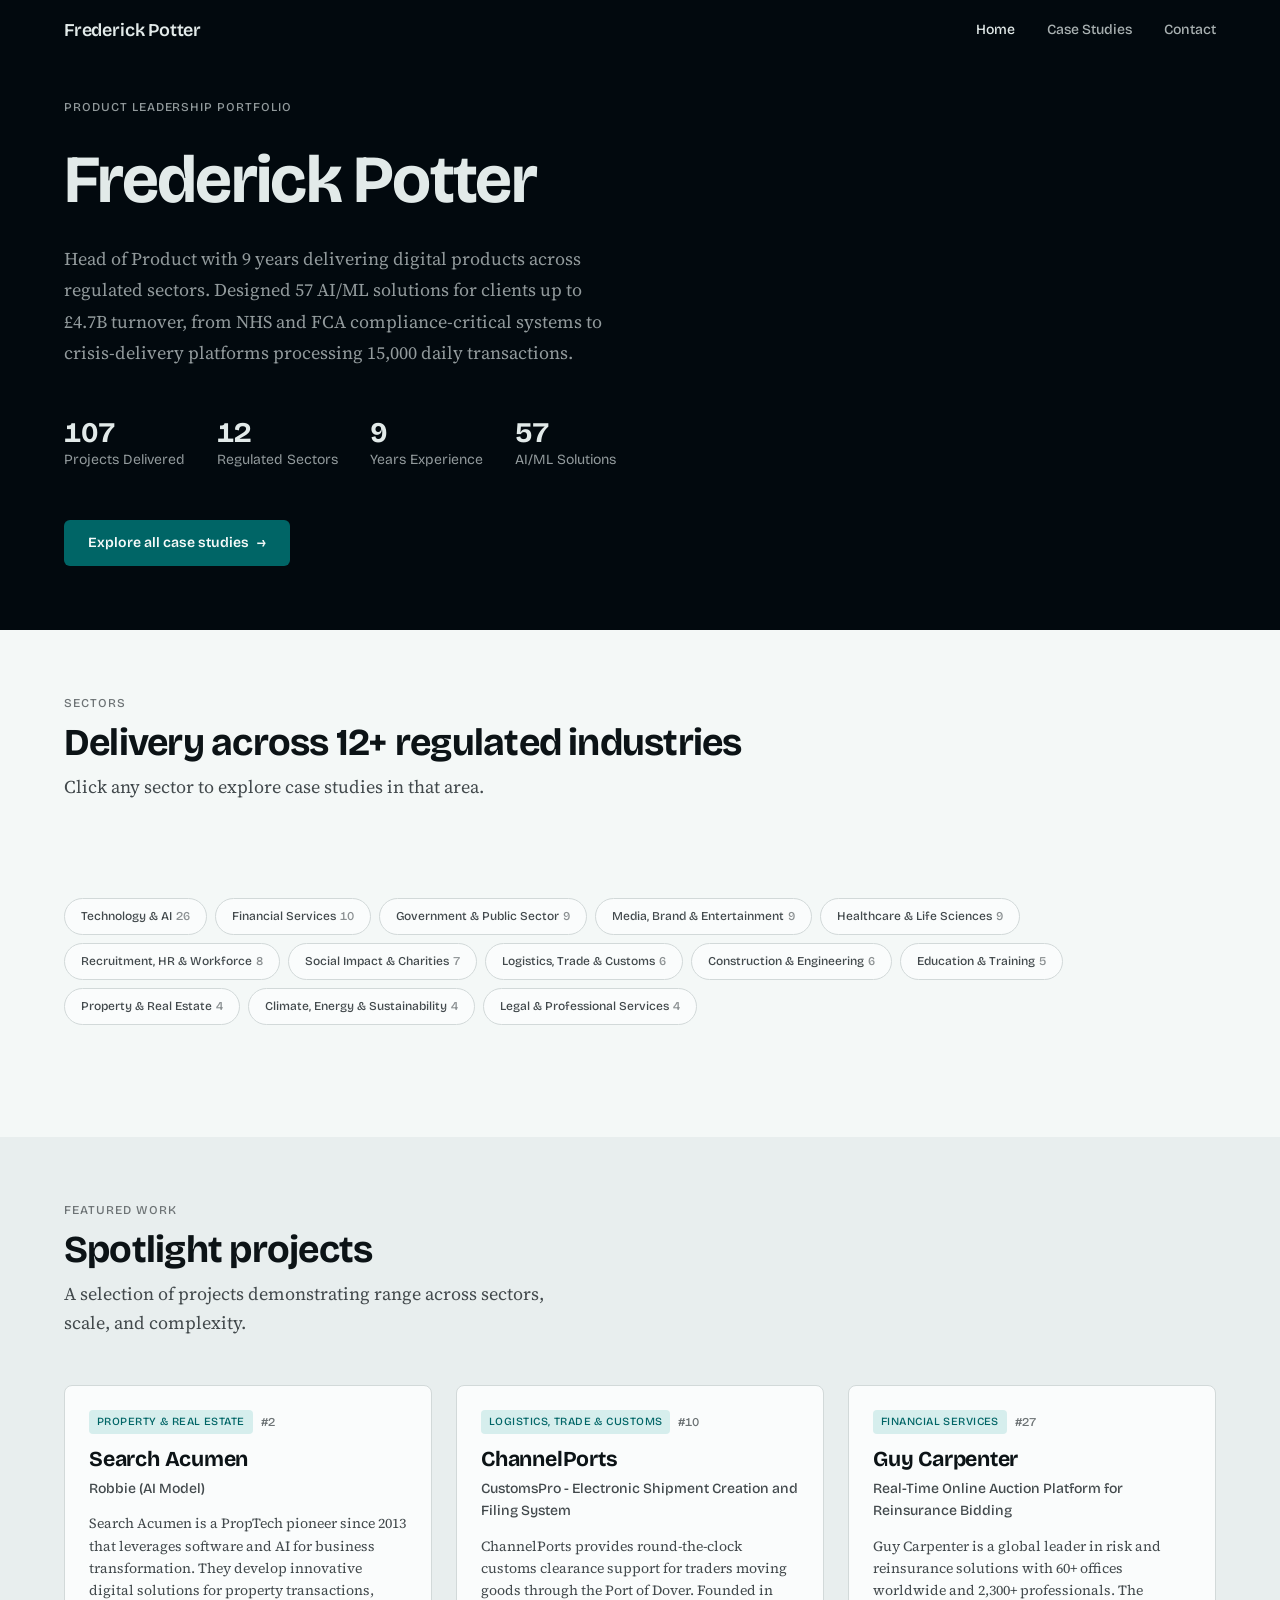
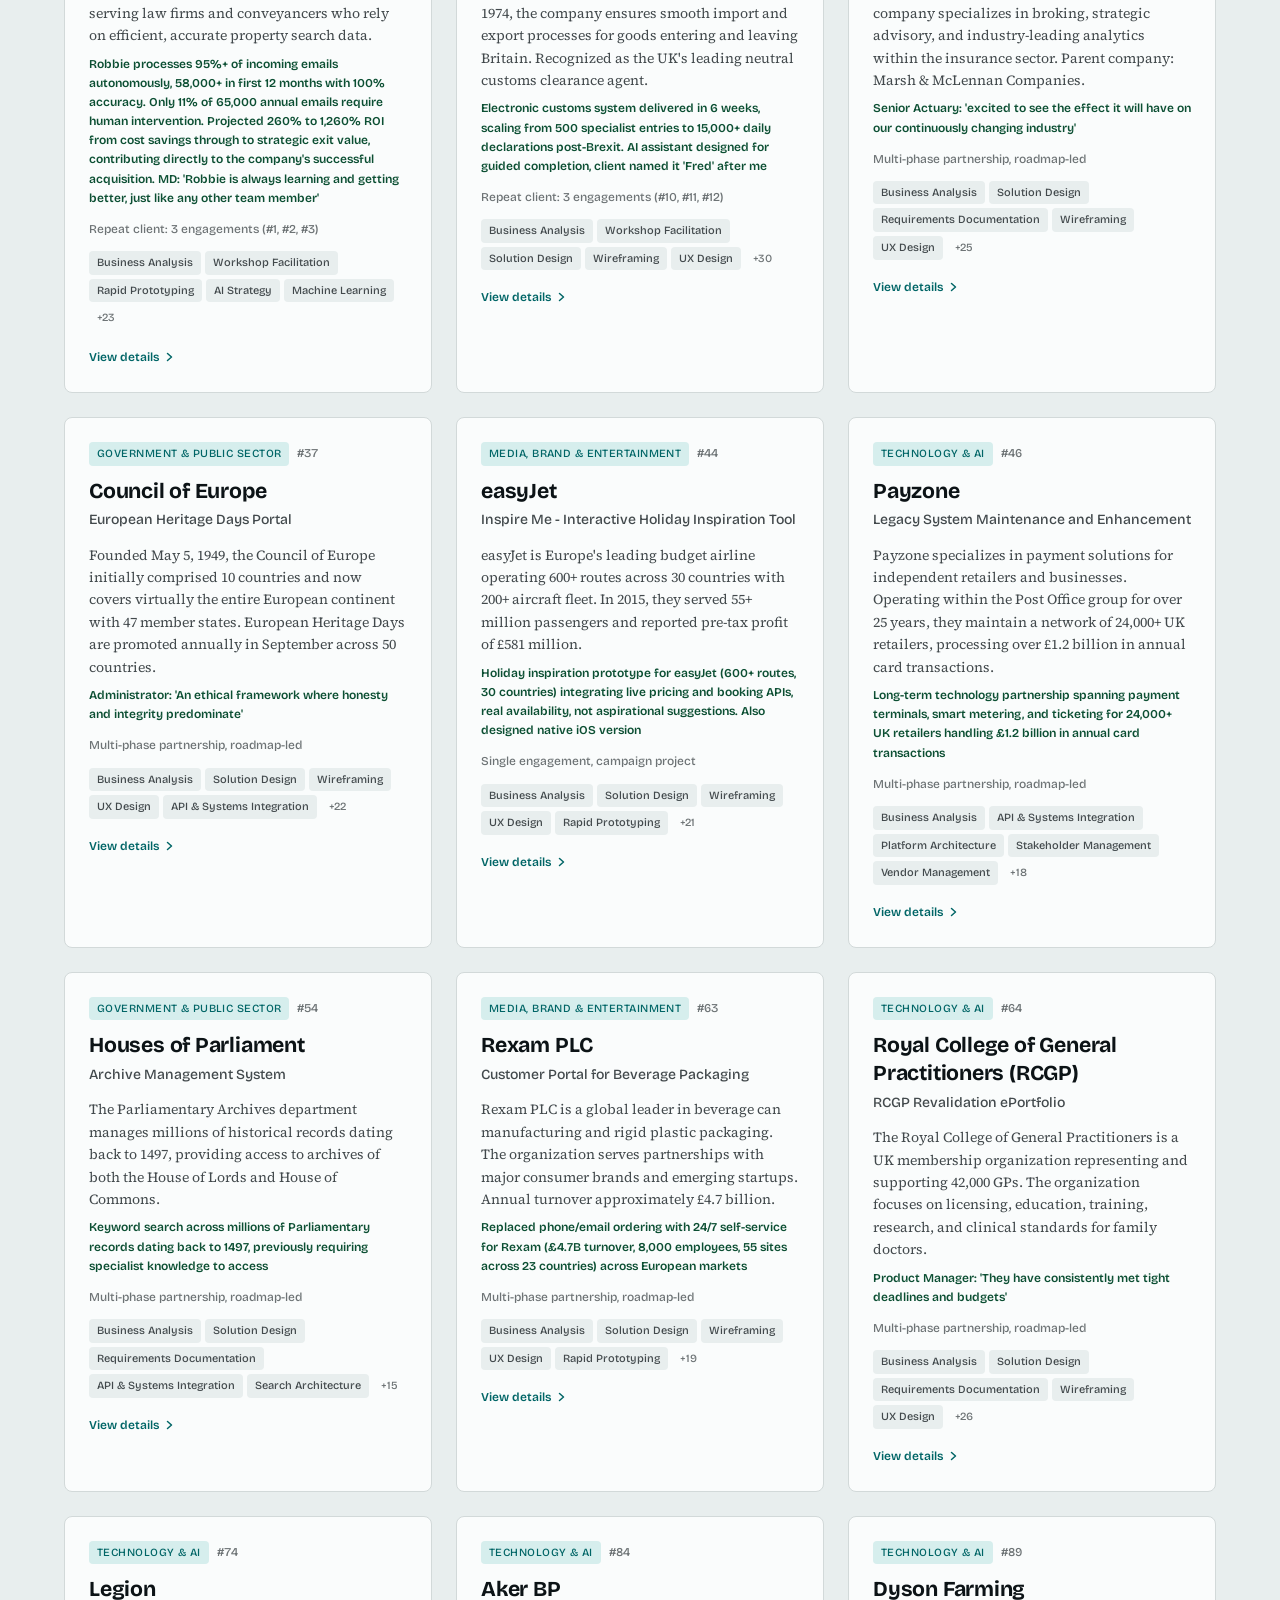
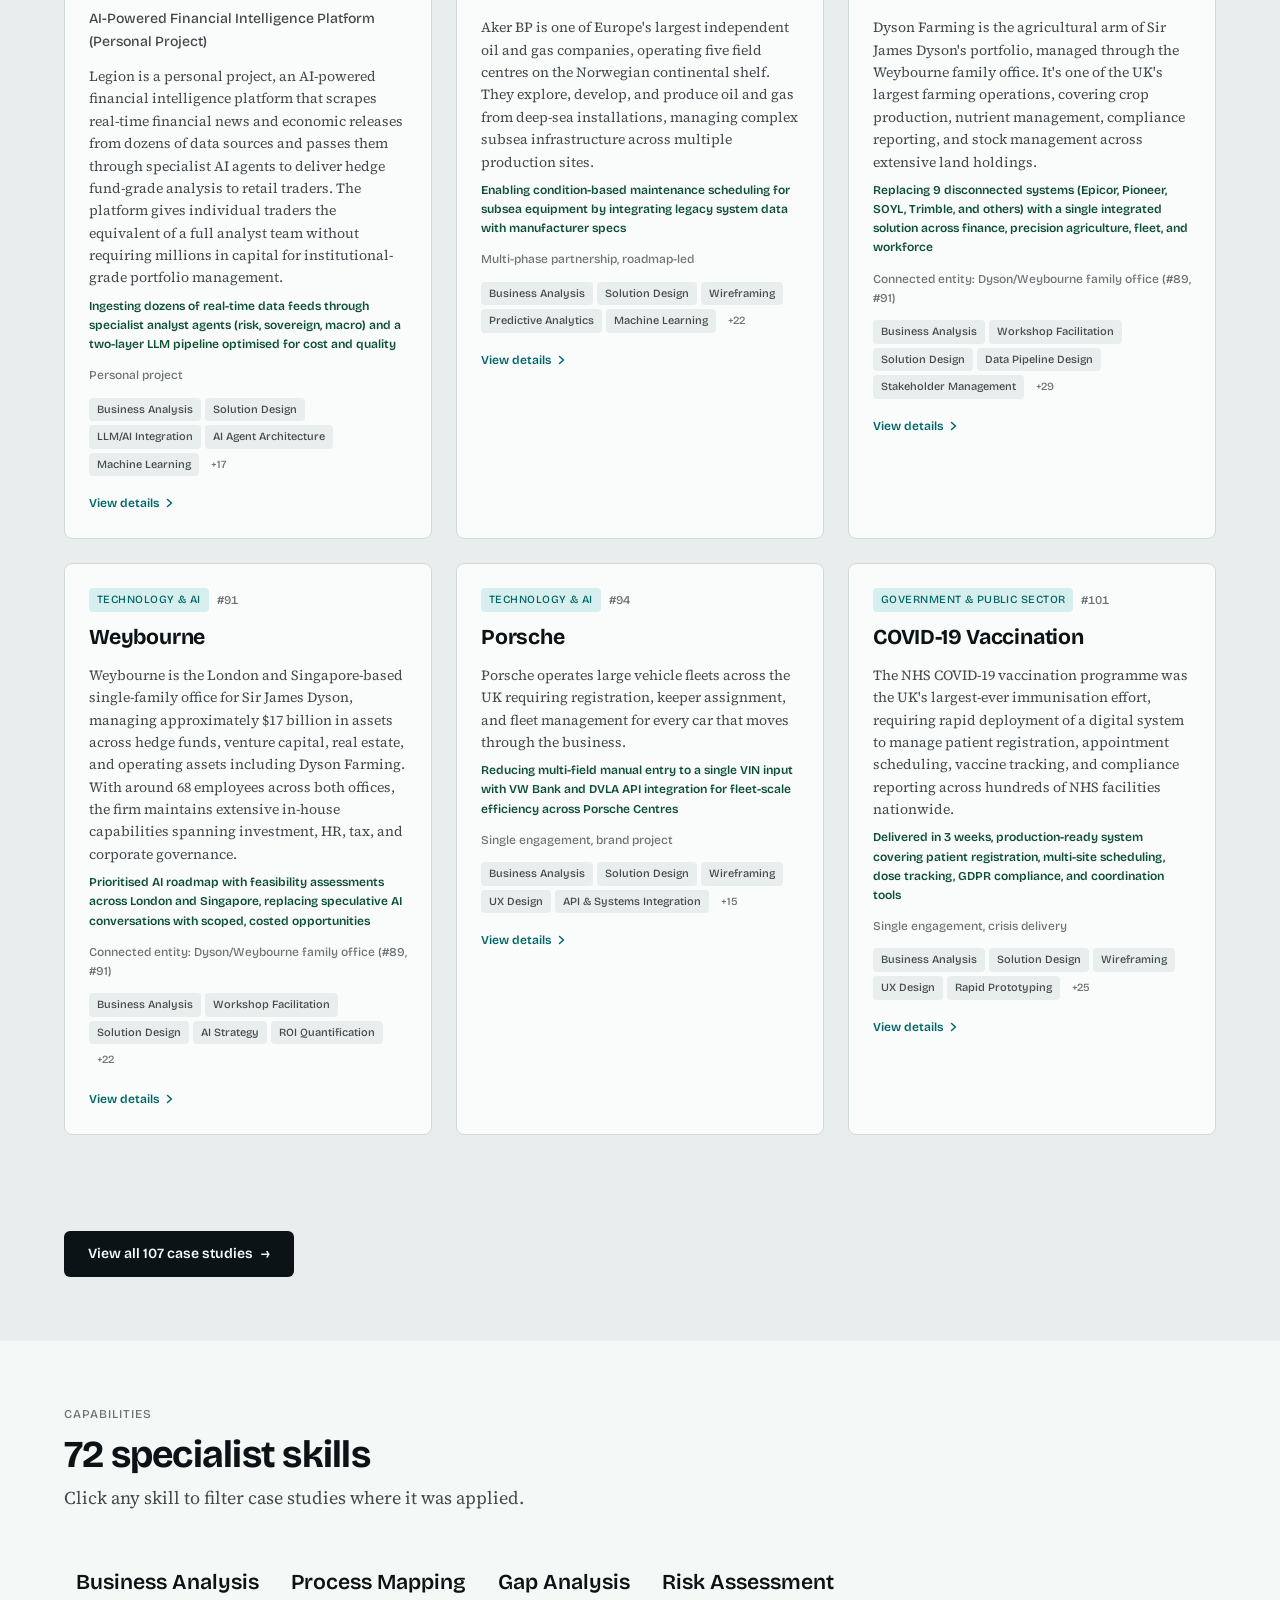
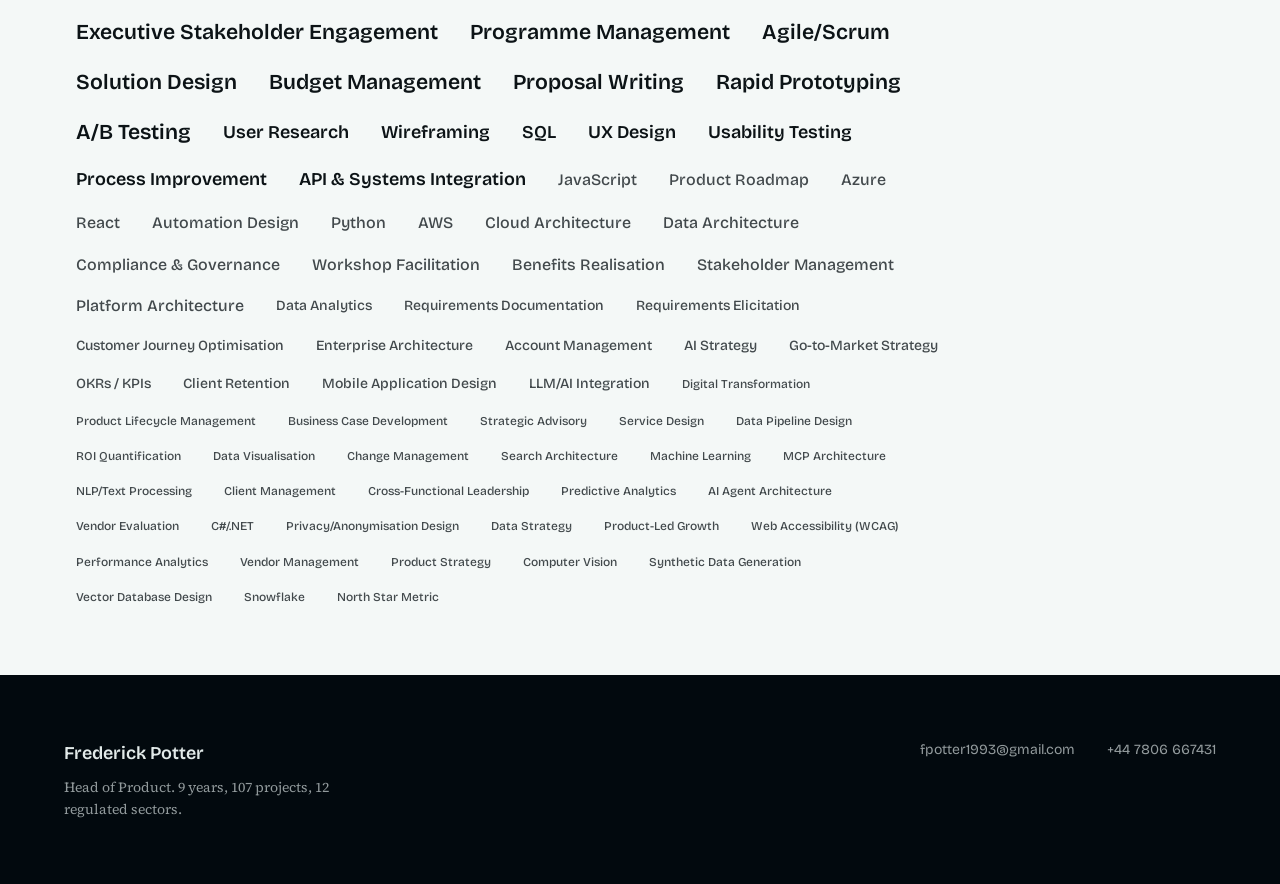
==== commit 19f52e50: "Update counts to 107 projects and 57 AI/ML solutions across HTML Reflects the 3 new case studies (Ge" ====
--- a/index.html
+++ b/index.html
@@ -3,10 +3,10 @@
 <head>
   <meta charset="UTF-8">
   <meta name="viewport" content="width=device-width, initial-scale=1, viewport-fit=cover">
-  <title>Frederick Potter — Head of Product | 104 Projects, 12 Sectors, 9 Years</title>
-  <meta name="description" content="Product leadership portfolio: 104 digital products, £20M+ delivered value, 54 AI/ML solutions across 12 regulated sectors including FCA, NHS, and EU frameworks.">
-  <meta property="og:title" content="Frederick Potter — Head of Product Portfolio">
-  <meta property="og:description" content="104 projects. 12 sectors. 9 years. Explore the full case study library.">
+  <title>Frederick Potter | Head of Product | 107 Projects, 12 Sectors, 9 Years</title>
+  <meta name="description" content="Product leadership portfolio: 107 digital products, £20M+ delivered value, 57 AI/ML solutions across 12 regulated sectors including FCA, NHS, and EU frameworks.">
+  <meta property="og:title" content="Frederick Potter | Head of Product Portfolio">
+  <meta property="og:description" content="107 projects. 12 sectors. 9 years. Explore the full case study library.">
   <link rel="stylesheet" href="css/styles.css">
 </head>
 <body>
@@ -38,11 +38,11 @@
       <div class="hero__content">
         <p class="hero__label hero-animate">Product Leadership Portfolio</p>
         <h1 class="hero__name hero-animate hero-animate--delay-1">Frederick Potter</h1>
-        <p class="hero__summary hero-animate hero-animate--delay-2">Head of Product with 9 years delivering digital products across regulated sectors. Designed 54 AI/ML solutions for clients up to £4.7B turnover — from NHS and FCA compliance-critical systems to crisis-delivery platforms processing 15,000 daily transactions.</p>
+        <p class="hero__summary hero-animate hero-animate--delay-2">Head of Product with 9 years delivering digital products across regulated sectors. Designed 57 AI/ML solutions for clients up to £4.7B turnover, from NHS and FCA compliance-critical systems to crisis-delivery platforms processing 15,000 daily transactions.</p>
 
         <div class="hero__stats hero-animate hero-animate--delay-3">
           <div class="hero__stat">
-            <span class="hero__stat-number" data-count="104">0</span>
+            <span class="hero__stat-number" data-count="107">0</span>
             <span class="hero__stat-label">Projects Delivered</span>
           </div>
           <div class="hero__stat">
@@ -54,7 +54,7 @@
             <span class="hero__stat-label">Years Experience</span>
           </div>
           <div class="hero__stat">
-            <span class="hero__stat-number" data-count="54">0</span>
+            <span class="hero__stat-number" data-count="57">0</span>
             <span class="hero__stat-label">AI/ML Solutions</span>
           </div>
         </div>
@@ -90,7 +90,7 @@
       <div class="card-grid" id="spotlight-grid"></div>
       <div style="margin-top: var(--space-2xl);">
         <a href="case-studies.html" class="hero__cta" style="background: var(--color-text); display: inline-flex;">
-          <span>View all 104 case studies</span>
+          <span>View all 107 case studies</span>
           <span class="hero__cta-arrow" aria-hidden="true">&rarr;</span>
         </a>
       </div>
@@ -115,7 +115,7 @@
       <div class="footer__inner">
         <div>
           <div class="footer__name">Frederick Potter</div>
-          <p class="footer__text">Head of Product — 9 years, 104 projects, 12 regulated sectors.</p>
+          <p class="footer__text">Head of Product. 9 years, 107 projects, 12 regulated sectors.</p>
         </div>
         <div class="footer__links">
           <a href="mailto:fpotter1993@gmail.com" class="footer__link">fpotter1993@gmail.com</a>
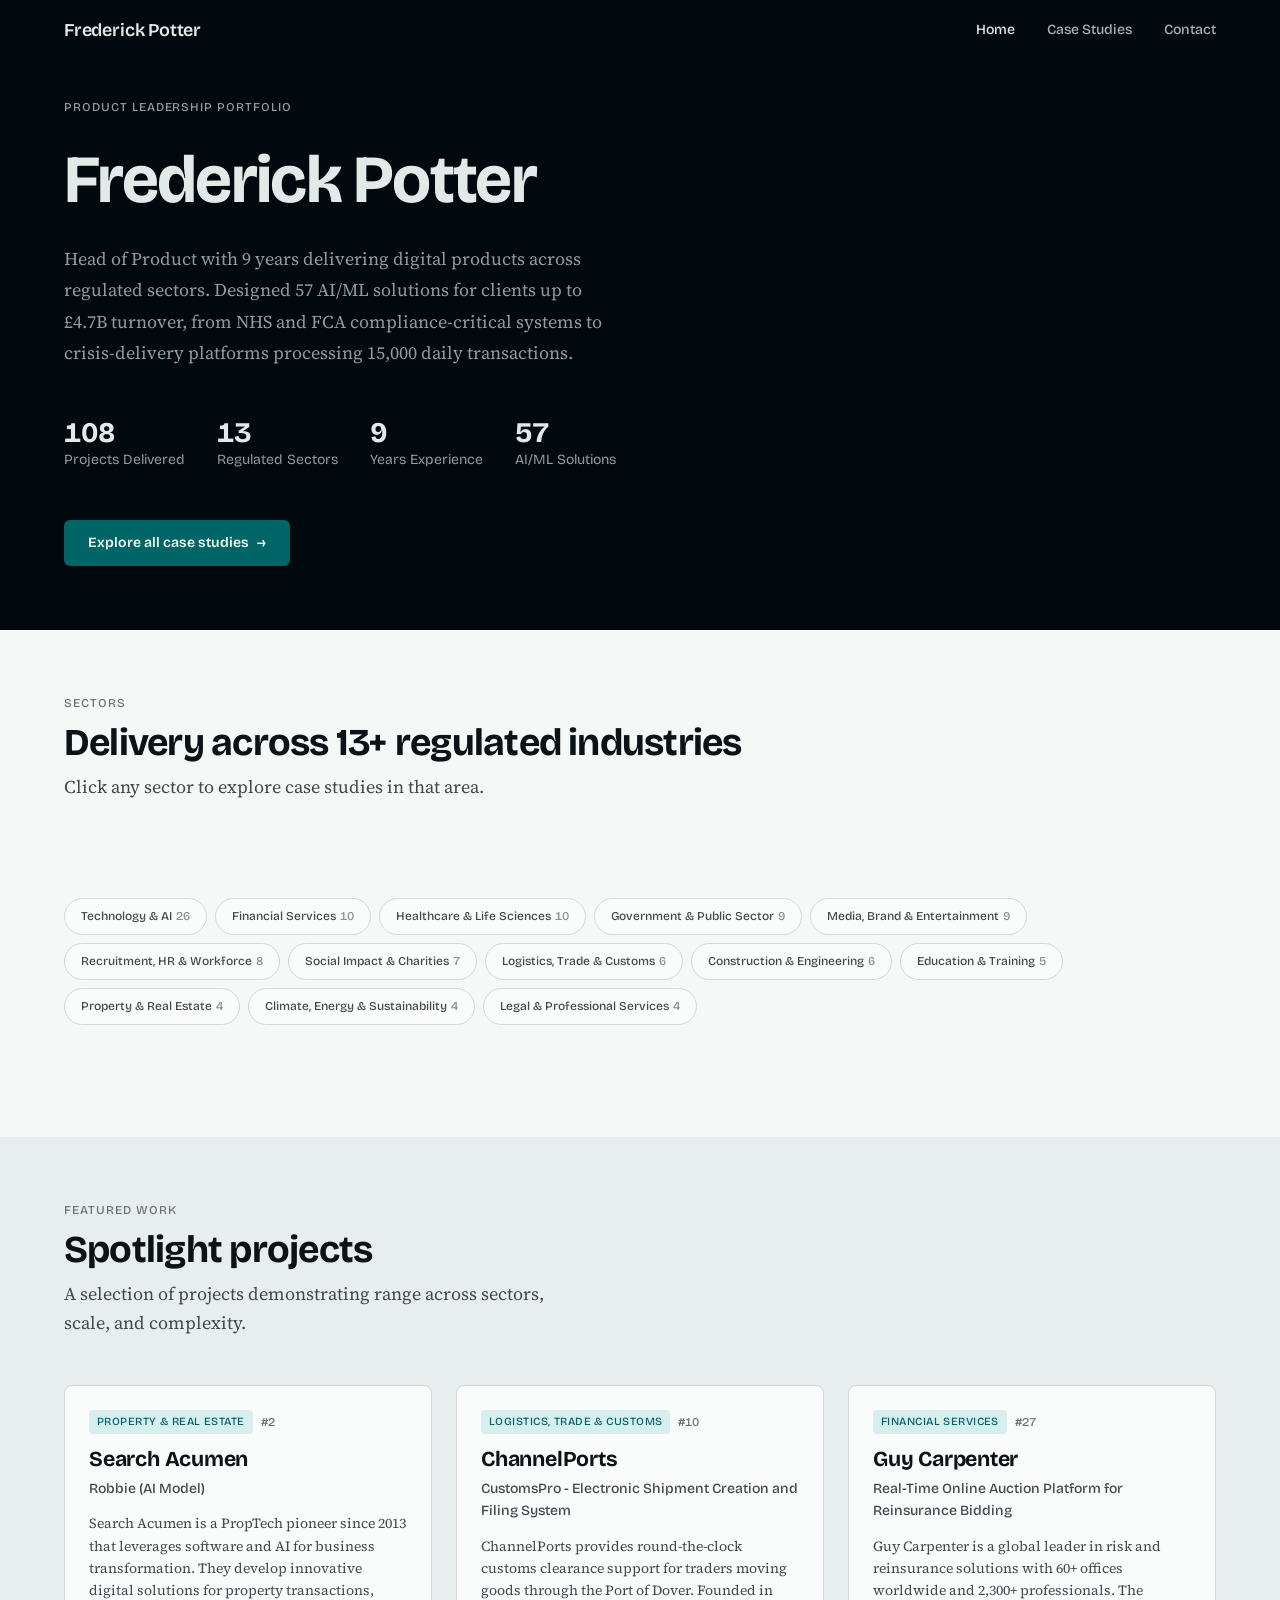
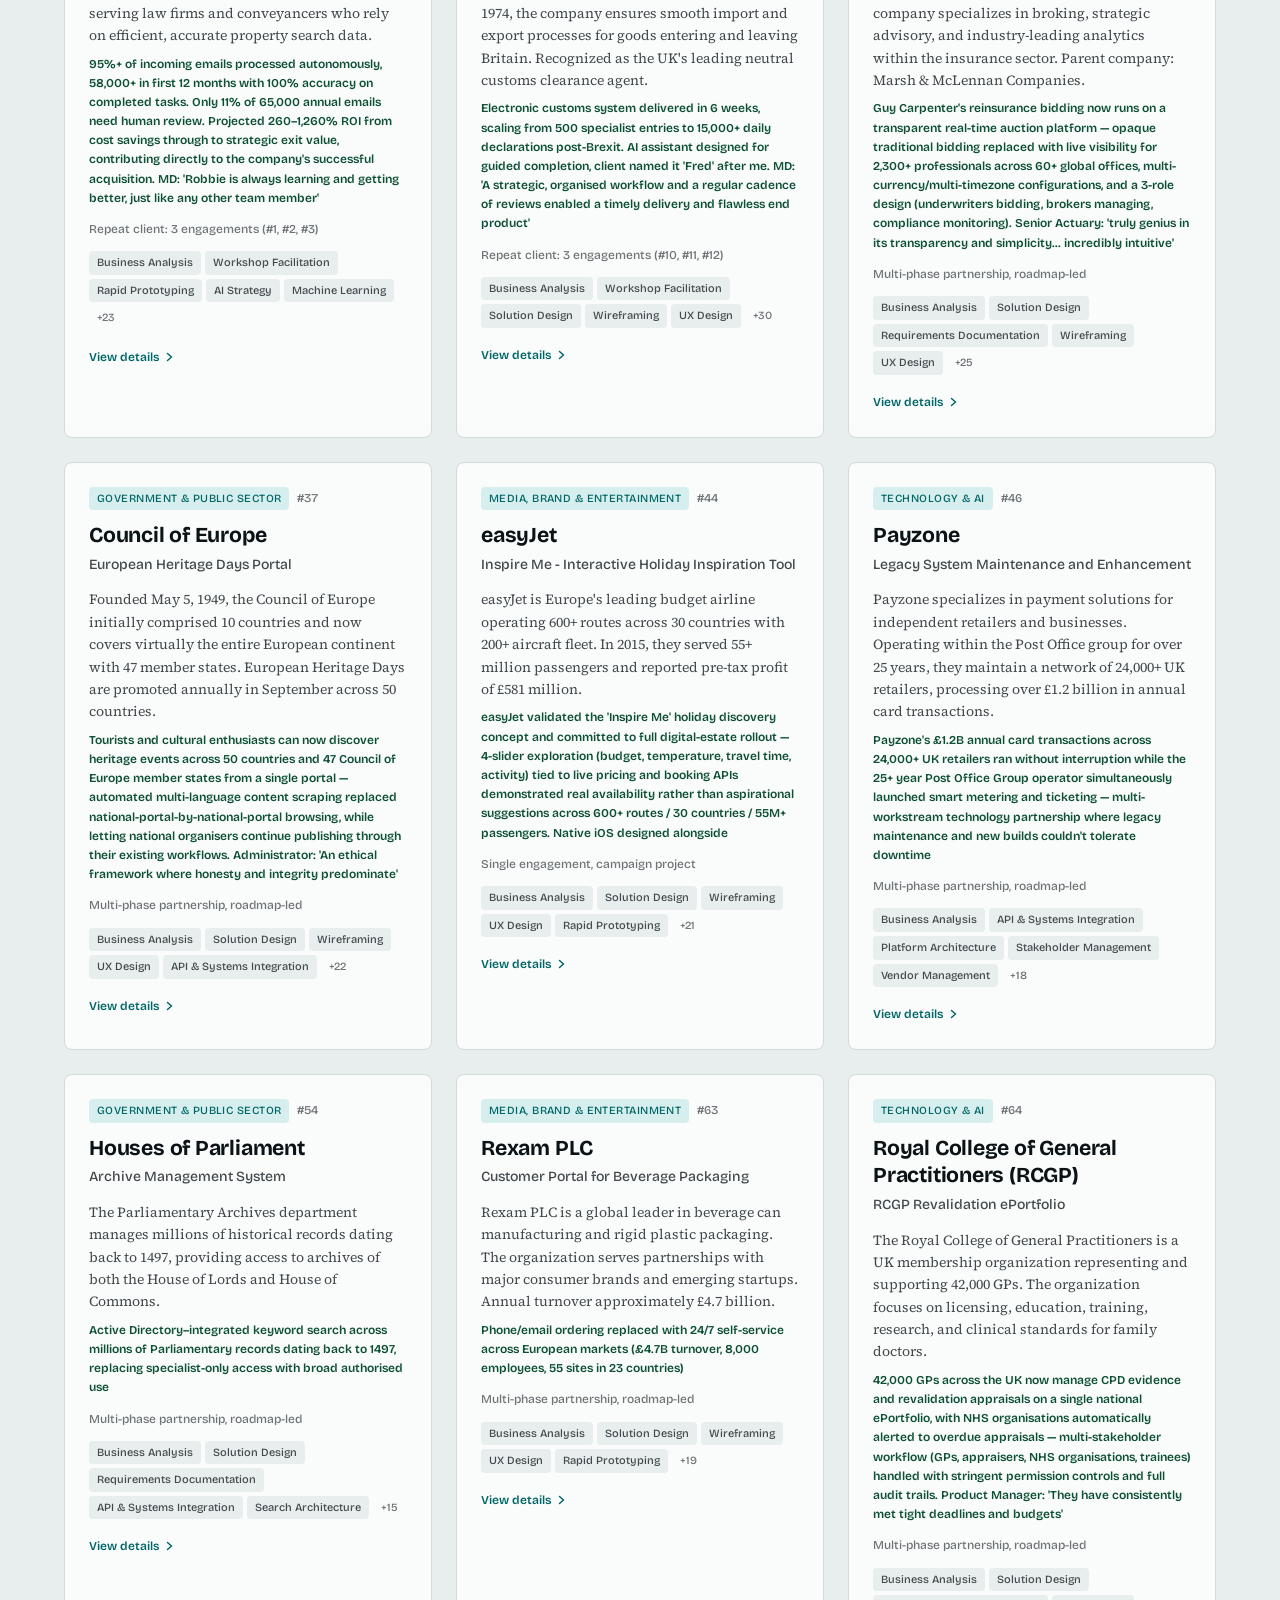
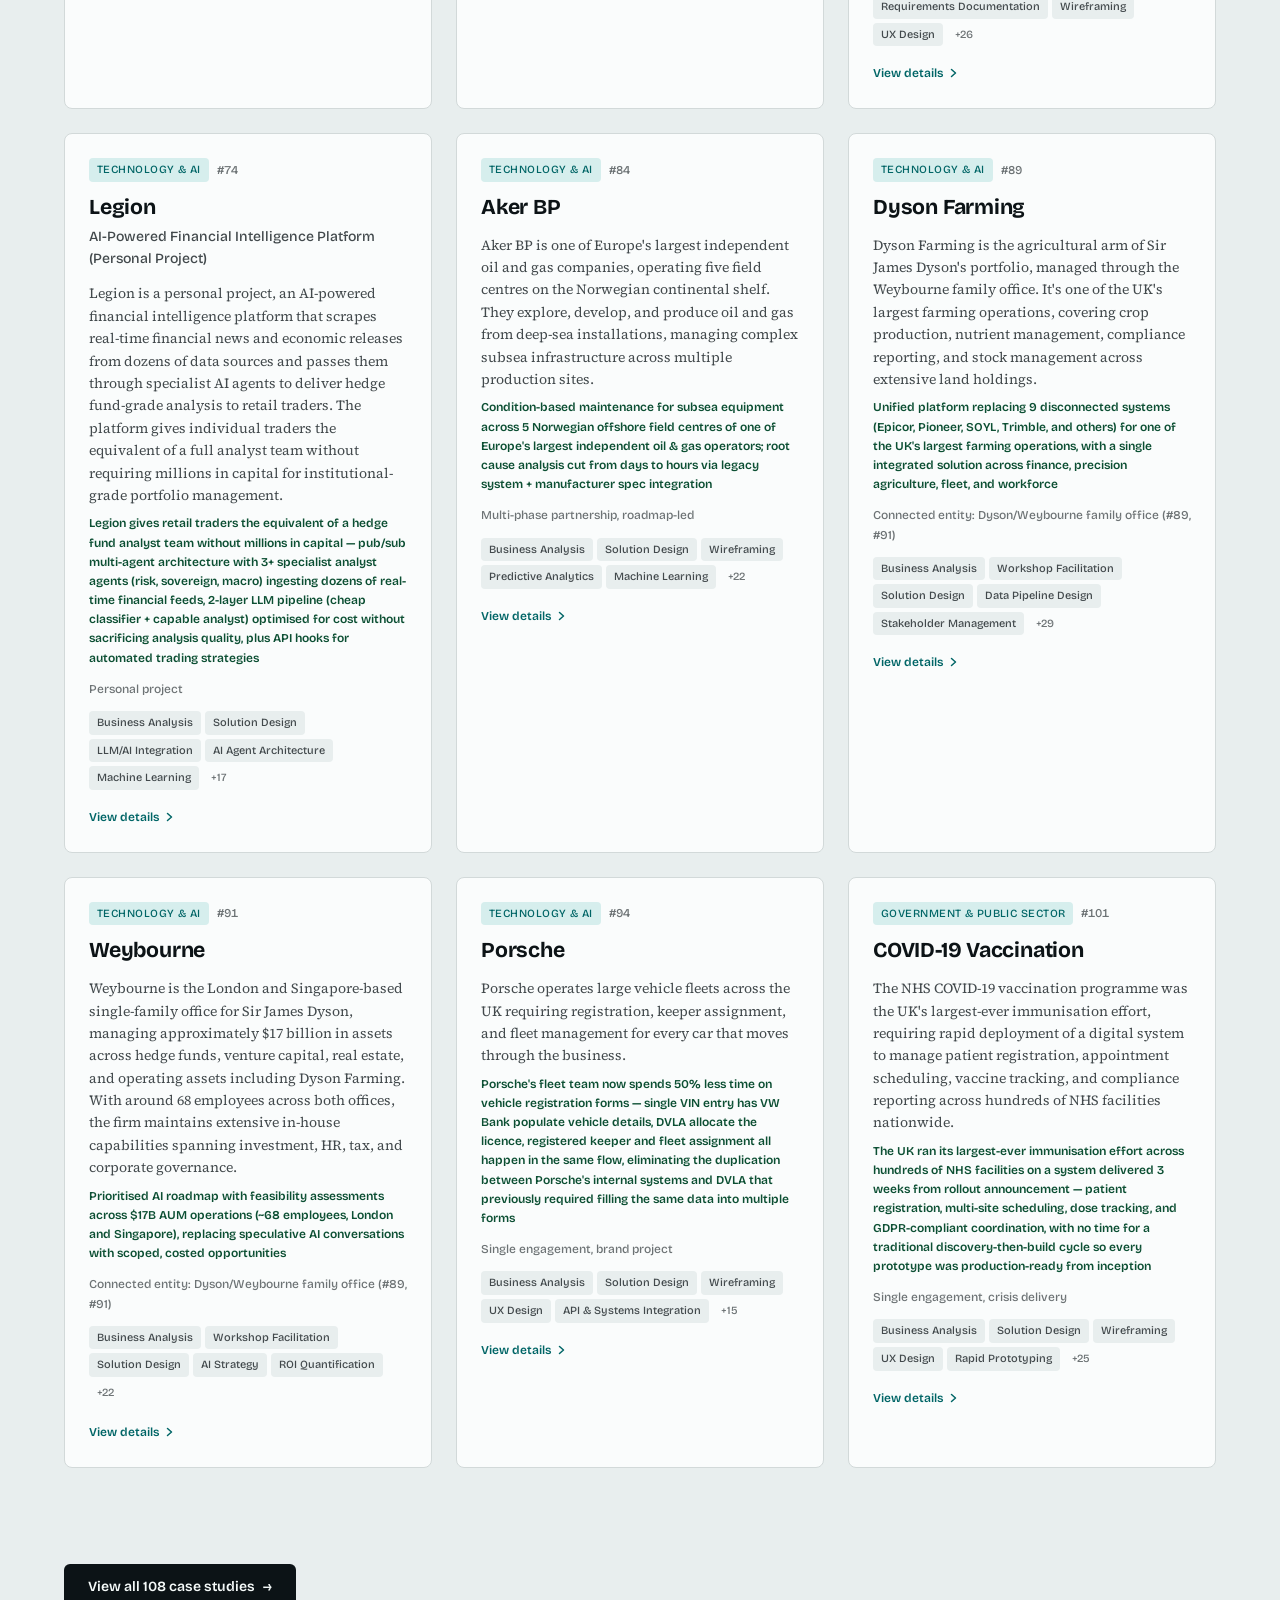
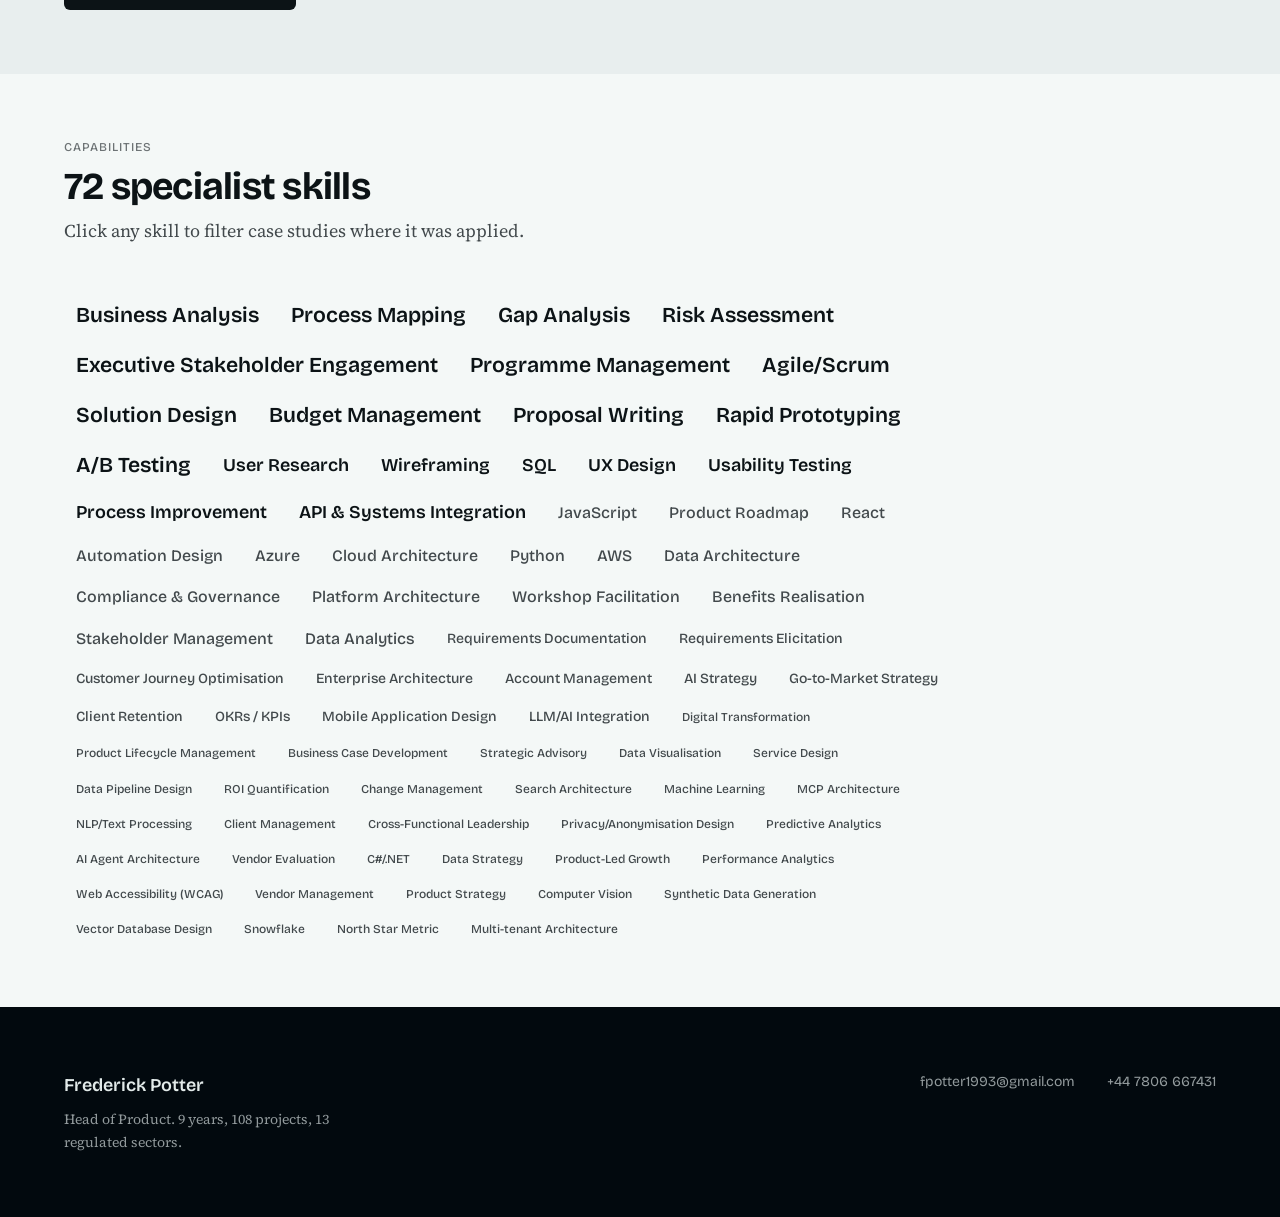
==== commit fc4ce110: "Sync counts to 108/13 sectors/57 AI/ML and rename solution→action, outcome→result - Update HTML/JS/C" ====
--- a/index.html
+++ b/index.html
@@ -3,10 +3,10 @@
 <head>
   <meta charset="UTF-8">
   <meta name="viewport" content="width=device-width, initial-scale=1, viewport-fit=cover">
-  <title>Frederick Potter | Head of Product | 107 Projects, 12 Sectors, 9 Years</title>
-  <meta name="description" content="Product leadership portfolio: 107 digital products, £20M+ delivered value, 57 AI/ML solutions across 12 regulated sectors including FCA, NHS, and EU frameworks.">
+  <title>Frederick Potter | Head of Product | 108 Projects, 13 Sectors, 9 Years</title>
+  <meta name="description" content="Product leadership portfolio: 108 digital products, £20M+ delivered value, 57 AI/ML solutions across 13 regulated sectors including FCA, NHS, and EU frameworks.">
   <meta property="og:title" content="Frederick Potter | Head of Product Portfolio">
-  <meta property="og:description" content="107 projects. 12 sectors. 9 years. Explore the full case study library.">
+  <meta property="og:description" content="108 projects. 13 sectors. 9 years. Explore the full case study library.">
   <link rel="stylesheet" href="css/styles.css">
 </head>
 <body>
@@ -42,11 +42,11 @@
 
         <div class="hero__stats hero-animate hero-animate--delay-3">
           <div class="hero__stat">
-            <span class="hero__stat-number" data-count="107">0</span>
+            <span class="hero__stat-number" data-count="108">0</span>
             <span class="hero__stat-label">Projects Delivered</span>
           </div>
           <div class="hero__stat">
-            <span class="hero__stat-number" data-count="12">0</span>
+            <span class="hero__stat-number" data-count="13">0</span>
             <span class="hero__stat-label">Regulated Sectors</span>
           </div>
           <div class="hero__stat">
@@ -72,7 +72,7 @@
     <div class="container">
       <div class="section__header">
         <p class="section__label">Sectors</p>
-        <h2 class="section__title">Delivery across 12+ regulated industries</h2>
+        <h2 class="section__title">Delivery across 13+ regulated industries</h2>
         <p class="section__subtitle">Click any sector to explore case studies in that area.</p>
       </div>
       <div class="sectors" id="sector-bar"></div>
@@ -90,7 +90,7 @@
       <div class="card-grid" id="spotlight-grid"></div>
       <div style="margin-top: var(--space-2xl);">
         <a href="case-studies.html" class="hero__cta" style="background: var(--color-text); display: inline-flex;">
-          <span>View all 107 case studies</span>
+          <span>View all 108 case studies</span>
           <span class="hero__cta-arrow" aria-hidden="true">&rarr;</span>
         </a>
       </div>
@@ -115,7 +115,7 @@
       <div class="footer__inner">
         <div>
           <div class="footer__name">Frederick Potter</div>
-          <p class="footer__text">Head of Product. 9 years, 107 projects, 12 regulated sectors.</p>
+          <p class="footer__text">Head of Product. 9 years, 108 projects, 13 regulated sectors.</p>
         </div>
         <div class="footer__links">
           <a href="mailto:fpotter1993@gmail.com" class="footer__link">fpotter1993@gmail.com</a>
--- a/css/styles.css
+++ b/css/styles.css
@@ -571,7 +571,7 @@
   color: var(--color-text-secondary);
 }
 
-.card__outcome {
+.card__result {
   margin-top: var(--space-sm);
   font-family: var(--font-display);
   font-size: var(--text-xs);
@@ -797,7 +797,7 @@
   margin-bottom: 0;
 }
 
-.detail-panel__outcome {
+.detail-panel__result {
   font-family: var(--font-display);
   font-size: var(--text-base);
   font-weight: 600;
